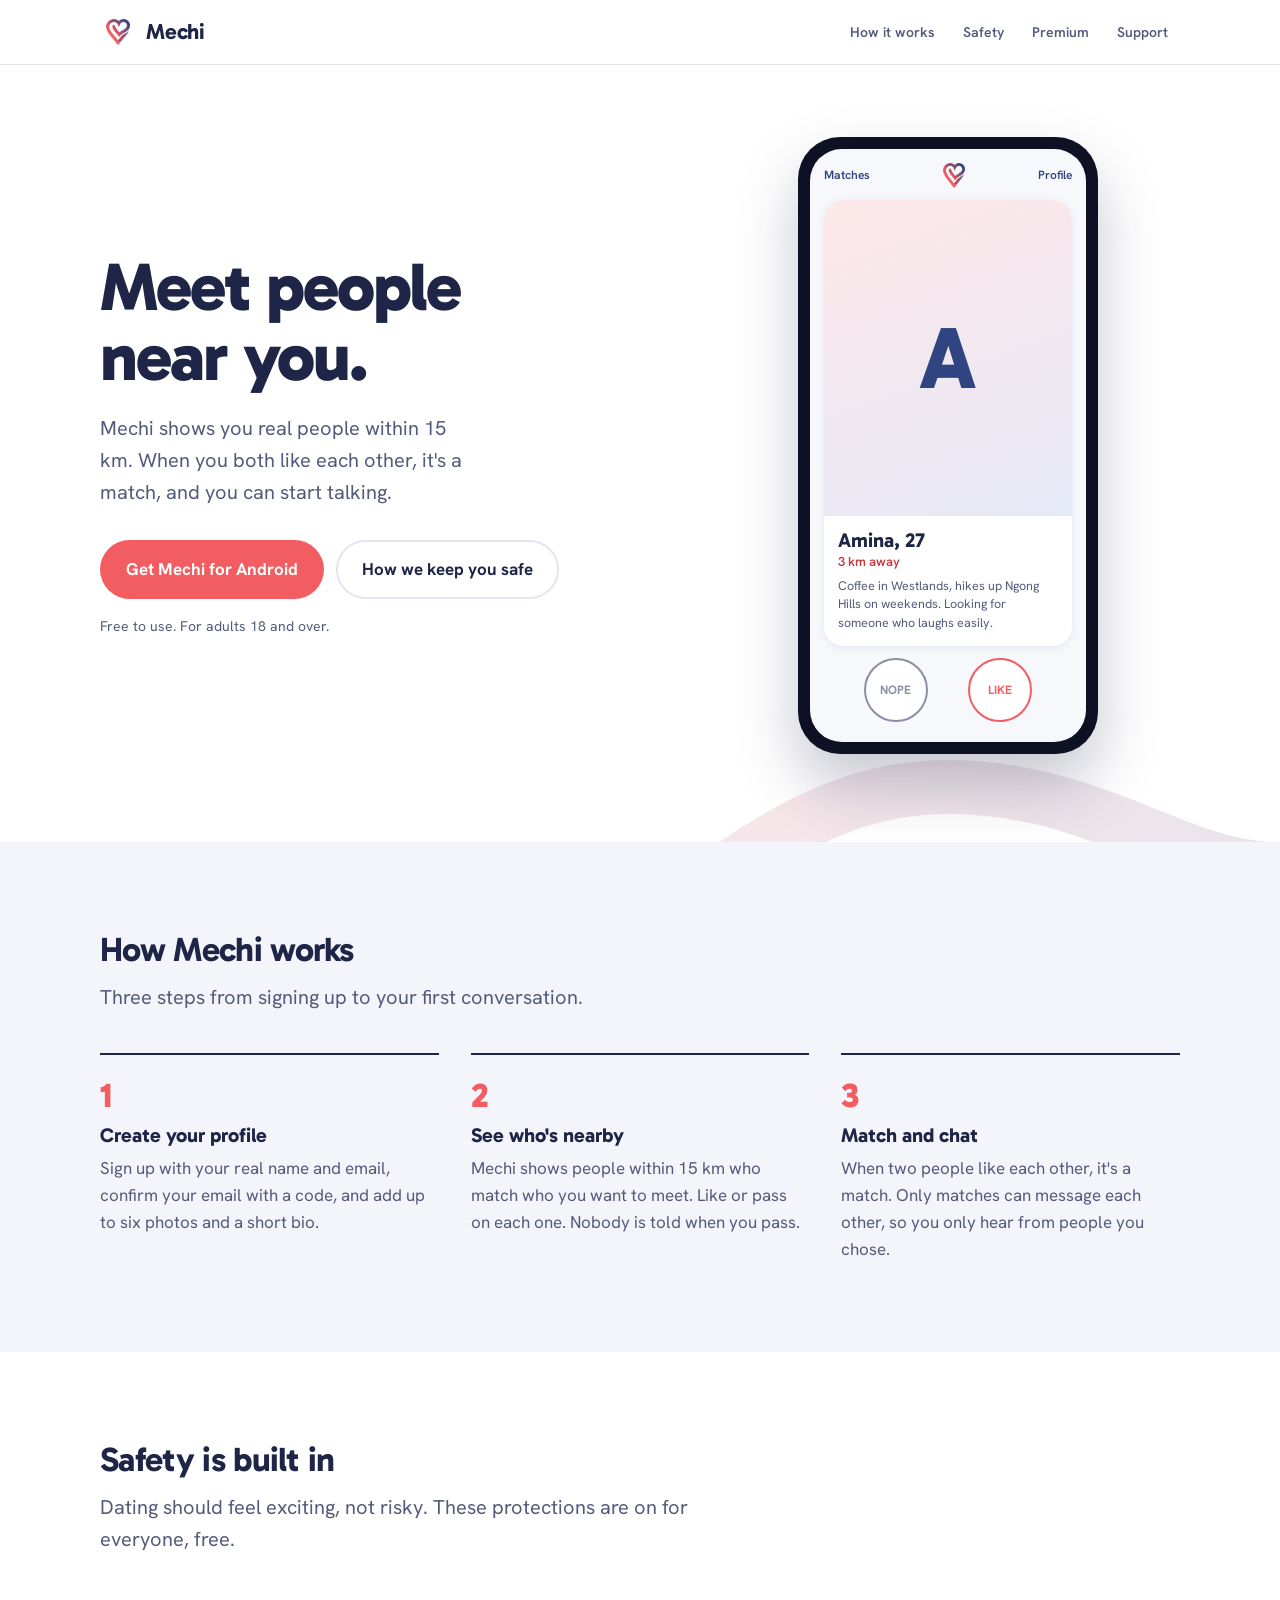
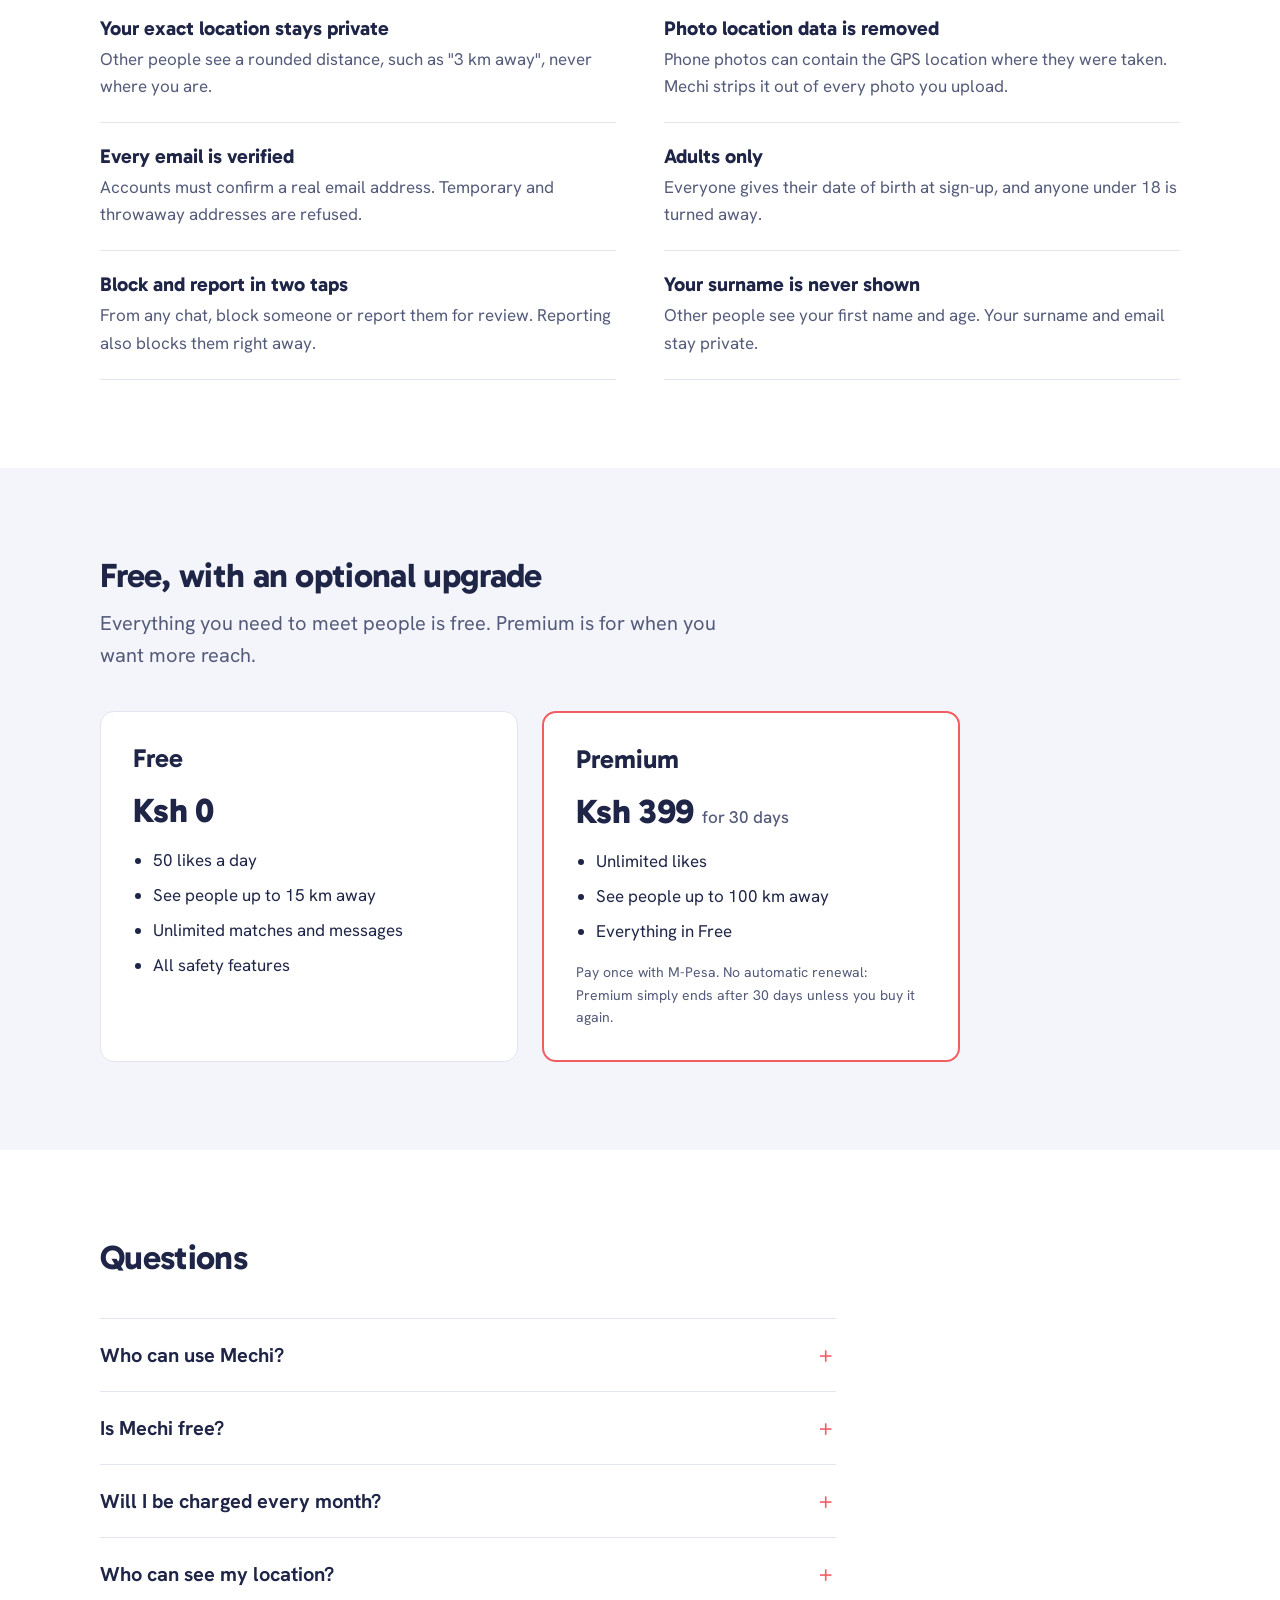
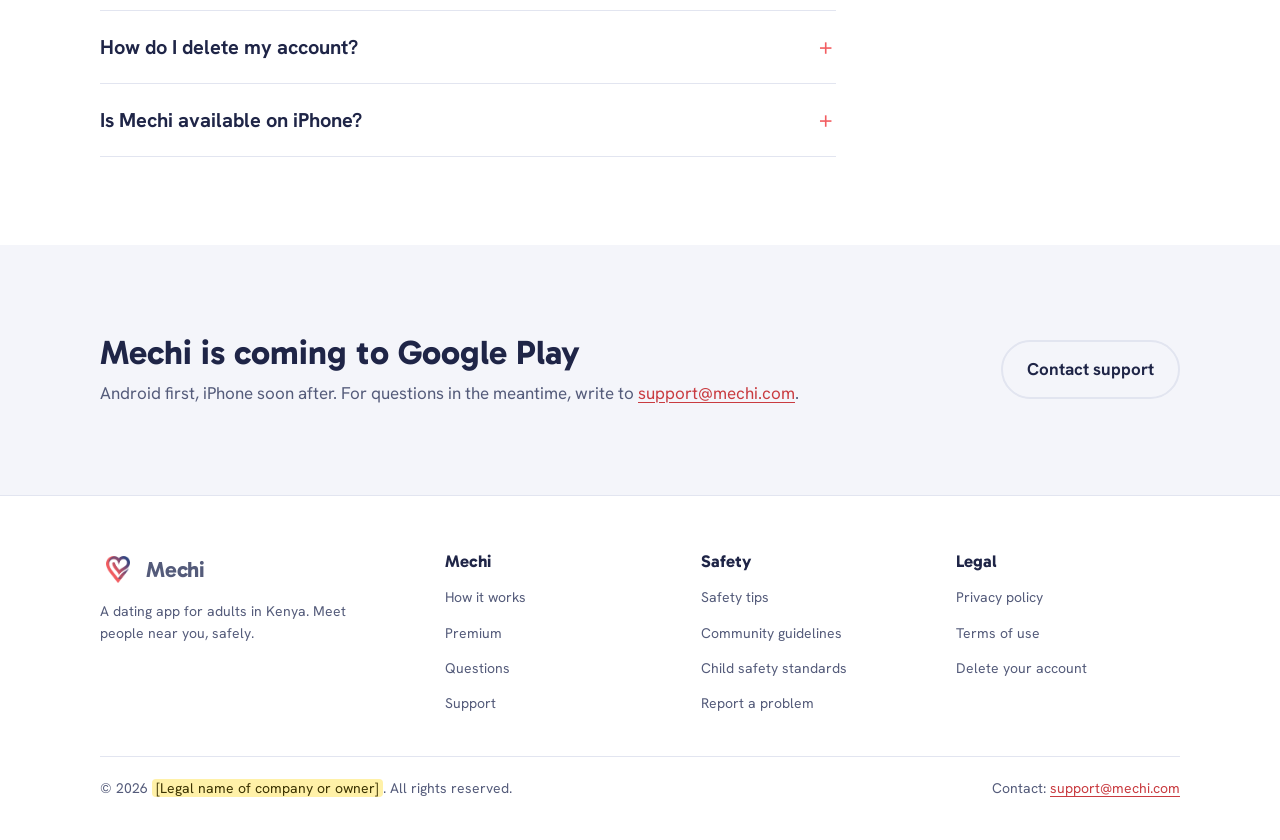
==== index.html @ 2446ed8d "Add files via upload" ====
<!doctype html>
<html lang="en">
<head>
<meta charset="utf-8">
<meta name="viewport" content="width=device-width, initial-scale=1, viewport-fit=cover">
<title>Mechi</title>
<meta name="description" content="Mechi is a dating app for adults in Kenya. See people near you, match when you both like each other, and chat safely.">
<link rel="canonical" href="https://mechi.com/">
<meta property="og:title" content="Mechi">
<meta property="og:description" content="Mechi is a dating app for adults in Kenya. See people near you, match when you both like each other, and chat safely.">
<meta property="og:type" content="website">
<meta property="og:url" content="https://mechi.com/">
<meta property="og:image" content="https://mechi.com/apple-touch-icon.png">
<meta name="theme-color" content="#F25D61">
<link rel="icon" type="image/png" href="favicon.png">
<link rel="apple-touch-icon" href="apple-touch-icon.png">
<link rel="preconnect" href="https://fonts.googleapis.com">
<link rel="preconnect" href="https://fonts.gstatic.com" crossorigin>
<link rel="stylesheet" href="https://fonts.googleapis.com/css2?family=Gabarito:wght@600;700;800&family=Hanken+Grotesk:wght@400;500;600;700&display=swap">
<link rel="stylesheet" href="styles.css">
</head>
<body>
<a class="skip" href="#main">Skip to content</a>
<header class="site-header">
  <div class="wrap">
    <a class="brand" href="index.html" aria-label="Mechi home">
      <span class="brand-mark"><img src="logo.png" alt="" width="24" height="27"></span>
      <span class="brand-name">Mechi</span>
    </a>
    <nav class="nav desktop-nav" aria-label="Main"><a href="index.html#how-it-works">How it works</a><a href="safety.html">Safety</a><a href="index.html#premium">Premium</a><a href="support.html">Support</a></nav>
    <details class="menu">
      <summary>Menu</summary>
      <nav class="nav" aria-label="Main (mobile)"><a href="index.html#how-it-works">How it works</a><a href="safety.html">Safety</a><a href="index.html#premium">Premium</a><a href="support.html">Support</a></nav>
    </details>
  </div>
</header>
<main id="main">
<section class="hero">
  <svg class="ribbon" viewBox="0 0 1200 600" aria-hidden="true" focusable="false">
    <defs><linearGradient id="rib" x1="0" x2="1" y1="0" y2="0">
      <stop offset="0" stop-color="#F25D61"/><stop offset="1" stop-color="#304481"/></linearGradient></defs>
    <path d="M-40 520 C 220 520, 300 300, 520 300 S 820 470, 1000 330 S 1180 120, 1260 140" fill="none" stroke="url(#rib)" stroke-width="56" stroke-linecap="round" opacity="0.16"/>
  </svg>
  <div class="wrap">
    <div>
      <h1>Meet people near you.</h1>
      <p class="hero-lead">Mechi shows you real people within 15 km. When you both like each other, it's a match, and you can start talking.</p>
      <div class="hero-actions">
        <a class="btn btn-primary" href="#download">Get Mechi for Android</a>
        <a class="btn btn-ghost" href="safety.html">How we keep you safe</a>
      </div>
      <p class="hero-note">Free to use. For adults 18 and over.</p>
    </div>
    <div class="phone" role="img" aria-label="The Mechi app showing Amina, 27, 3 km away, with Nope and Like buttons">
      <div class="screen" aria-hidden="true">
        <div class="screen-bar"><span>Matches</span><img src="logo.png" alt=""><span>Profile</span></div>
        <div class="card">
          <div class="card-photo">A</div>
          <div class="card-info">
            <div class="card-name">Amina, 27</div>
            <div class="card-km">3 km away</div>
            <div class="card-bio">Coffee in Westlands, hikes up Ngong Hills on weekends. Looking for someone who laughs easily.</div>
          </div>
        </div>
        <div class="swipe-row"><span class="swipe-btn swipe-nope">NOPE</span><span class="swipe-btn swipe-like">LIKE</span></div>
      </div>
    </div>
  </div>
</section>

<section class="section section-mist" id="how-it-works">
  <div class="wrap">
    <div class="section-head">
      <h2>How Mechi works</h2>
      <p>Three steps from signing up to your first conversation.</p>
    </div>
    <ol class="steps">
      <li><h3>Create your profile</h3><p>Sign up with your real name and email, confirm your email with a code, and add up to six photos and a short bio.</p></li>
      <li><h3>See who's nearby</h3><p>Mechi shows people within 15 km who match who you want to meet. Like or pass on each one. Nobody is told when you pass.</p></li>
      <li><h3>Match and chat</h3><p>When two people like each other, it's a match. Only matches can message each other, so you only hear from people you chose.</p></li>
    </ol>
  </div>
</section>

<section class="section" id="safety">
  <div class="wrap">
    <div class="section-head">
      <h2>Safety is built in</h2>
      <p>Dating should feel exciting, not risky. These protections are on for everyone, free.</p>
    </div>
    <div class="features">
      <div class="feature"><h3>Your exact location stays private</h3><p>Other people see a rounded distance, such as "3 km away", never where you are.</p></div>
      <div class="feature"><h3>Photo location data is removed</h3><p>Phone photos can contain the GPS location where they were taken. Mechi strips it out of every photo you upload.</p></div>
      <div class="feature"><h3>Every email is verified</h3><p>Accounts must confirm a real email address. Temporary and throwaway addresses are refused.</p></div>
      <div class="feature"><h3>Adults only</h3><p>Everyone gives their date of birth at sign-up, and anyone under 18 is turned away.</p></div>
      <div class="feature"><h3>Block and report in two taps</h3><p>From any chat, block someone or report them for review. Reporting also blocks them right away.</p></div>
      <div class="feature"><h3>Your surname is never shown</h3><p>Other people see your first name and age. Your surname and email stay private.</p></div>
    </div>
  </div>
</section>

<section class="section section-mist" id="premium">
  <div class="wrap">
    <div class="section-head">
      <h2>Free, with an optional upgrade</h2>
      <p>Everything you need to meet people is free. Premium is for when you want more reach.</p>
    </div>
    <div class="plans">
      <div class="plan">
        <h3>Free</h3>
        <div class="price">Ksh 0</div>
        <ul>
          <li>50 likes a day</li>
          <li>See people up to 15 km away</li>
          <li>Unlimited matches and messages</li>
          <li>All safety features</li>
        </ul>
      </div>
      <div class="plan plan-premium">
        <h3>Premium</h3>
        <div class="price">Ksh 399 <small>for 30 days</small></div>
        <ul>
          <li>Unlimited likes</li>
          <li>See people up to 100 km away</li>
          <li>Everything in Free</li>
        </ul>
        <p class="plan-note">Pay once with M-Pesa. No automatic renewal: Premium simply ends after 30 days unless you buy it again.</p>
      </div>
    </div>
  </div>
</section>

<section class="section" id="faq">
  <div class="wrap">
    <div class="section-head"><h2>Questions</h2></div>
    <div class="faq">
      <details><summary>Who can use Mechi?</summary><p>Adults aged 18 and over. You need a real email address and your real first name and surname. Only your first name is shown to others.</p></details>
      <details><summary>Is Mechi free?</summary><p>Yes. Signing up, matching and chatting are free. Premium is an optional Ksh 399 upgrade for 30 days that gives unlimited likes and a wider search distance.</p></details>
      <details><summary>Will I be charged every month?</summary><p>No. Premium is a one-time M-Pesa payment that lasts 30 days. Nothing renews automatically.</p></details>
      <details><summary>Who can see my location?</summary><p>Nobody sees your exact location. Other people only see how far away you are, rounded to the nearest kilometre.</p></details>
      <details><summary>How do I delete my account?</summary><p>In the app, go to Profile, then Settings, then Delete my account. You can also <a href="delete-account.html">request deletion by email</a>.</p></details>
      <details><summary>Is Mechi available on iPhone?</summary><p>Mechi is launching on Android first. iPhone will follow.</p></details>
    </div>
  </div>
</section>

<section class="section section-mist download" id="download">
  <div class="wrap">
    <div>
      <h2>Mechi is coming to Google Play</h2>
      <p>Android first, iPhone soon after. For questions in the meantime, write to <a href="mailto:support@mechi.com">support@mechi.com</a>.</p>
    </div>
    <a class="btn btn-ghost" href="support.html">Contact support</a>
  </div>
</section>
</main>
<footer class="site-footer">
  <div class="wrap">
    <div class="footer-grid">
      <div class="footer-about">
        <a class="brand" href="index.html"><span class="brand-mark"><img src="logo.png" alt="" width="24" height="27"></span><span class="brand-name">Mechi</span></a>
        <p>A dating app for adults in Kenya. Meet people near you, safely.</p>
      </div>
      <div><h2>Mechi</h2><ul><li><a href="index.html#how-it-works">How it works</a></li><li><a href="index.html#premium">Premium</a></li><li><a href="index.html#faq">Questions</a></li><li><a href="support.html">Support</a></li></ul></div><div><h2>Safety</h2><ul><li><a href="safety.html">Safety tips</a></li><li><a href="community-guidelines.html">Community guidelines</a></li><li><a href="child-safety.html">Child safety standards</a></li><li><a href="support.html#report-a-person">Report a problem</a></li></ul></div><div><h2>Legal</h2><ul><li><a href="privacy.html">Privacy policy</a></li><li><a href="terms.html">Terms of use</a></li><li><a href="delete-account.html">Delete your account</a></li></ul></div>
    </div>
    <div class="footer-base">
      <span>&copy; 2026 <span class="todo">[Legal name of company or owner]</span>. All rights reserved.</span>
      <span>Contact: <a href="mailto:support@mechi.com">support@mechi.com</a></span>
    </div>
  </div>
</footer>
</body>
</html>
---- styles.css ----
/* Mechi website
   Layout: a calm white page; the hero pairs a large headline with a drawn phone, and
   one coral-to-navy ribbon (taken from the logo) is the only decorative flourish.
   Legal pages: a reading column with a sticky contents list beside it on wide screens. */

:root {
  --coral: #F25D61;
  --coral-ink: #C93B40;     /* coral dark enough for text on white */
  --navy: #304481;
  --ink: #1F2547;
  --ink-soft: #545B7A;
  --paper: #FFFFFF;
  --mist: #F4F5FA;          /* navy-tinted neutral for quiet sections */
  --line: #E2E5F0;
  --blush: #FDE7E8;
  --logo-tile: #FFFFFF;
  --focus: #304481;

  --font-display: "Gabarito", "Hanken Grotesk", system-ui, sans-serif;
  --font-body: "Hanken Grotesk", system-ui, -apple-system, "Segoe UI", Roboto, sans-serif;

  --step--1: 0.875rem;
  --step-0: 1.0625rem;
  --step-1: 1.25rem;
  --step-2: 1.625rem;
  --step-3: 2.125rem;
  --step-4: clamp(2.5rem, 6vw, 4.25rem);

  --radius: 14px;
  --wrap: 1120px;
  color-scheme: light;
}

@media (prefers-color-scheme: dark) {
  :root:not([data-theme="light"]) {
    --coral: #FF7A7E;
    --coral-ink: #FF8E91;
    --navy: #9DAEF0;
    --ink: #ECEEF8;
    --ink-soft: #AEB4CF;
    --paper: #12152A;
    --mist: #1A1E38;
    --line: #2C3152;
    --blush: #3A2233;
    --logo-tile: #FFFFFF;
    --focus: #9DAEF0;
    color-scheme: dark;
  }
}
:root[data-theme="dark"] {
  --coral: #FF7A7E;
  --coral-ink: #FF8E91;
  --navy: #9DAEF0;
  --ink: #ECEEF8;
  --ink-soft: #AEB4CF;
  --paper: #12152A;
  --mist: #1A1E38;
  --line: #2C3152;
  --blush: #3A2233;
  --logo-tile: #FFFFFF;
  --focus: #9DAEF0;
  color-scheme: dark;
}

*, *::before, *::after { box-sizing: border-box; }
html { -webkit-text-size-adjust: 100%; scroll-behavior: smooth; }
@media (prefers-reduced-motion: reduce) { html { scroll-behavior: auto; } }
body {
  margin: 0;
  background: var(--paper);
  color: var(--ink);
  font-family: var(--font-body);
  font-size: var(--step-0);
  line-height: 1.6;
}
img { max-width: 100%; height: auto; display: block; }
a { color: var(--coral-ink); text-underline-offset: 3px; }
a:hover { color: var(--navy); }
:focus-visible { outline: 3px solid var(--focus); outline-offset: 3px; border-radius: 4px; }
h1, h2, h3 { font-family: var(--font-display); line-height: 1.15; text-wrap: balance; margin: 0; color: var(--ink); }
p { margin: 0; }

.wrap { width: 100%; max-width: var(--wrap); margin: 0 auto; padding-inline: 20px; }
.skip { position: absolute; left: -9999px; }
.skip:focus { left: 16px; top: 16px; background: var(--paper); padding: 8px 12px; z-index: 10; }

/* Header */
.site-header {
  position: sticky; top: env(safe-area-inset-top, 0px); z-index: 5;
  background: color-mix(in srgb, var(--paper) 92%, transparent);
  backdrop-filter: blur(8px);
  border-bottom: 1px solid var(--line);
}
.site-header .wrap { display: flex; align-items: center; justify-content: space-between; gap: 16px; min-height: 64px; }
.brand { display: flex; align-items: center; gap: 10px; text-decoration: none; color: var(--ink); }
.brand-mark { width: 36px; height: 36px; border-radius: 10px; background: var(--logo-tile); display: grid; place-items: center; }
.brand-mark img { width: 24px; height: auto; }
.brand-name { font-family: var(--font-display); font-weight: 700; font-size: 1.375rem; letter-spacing: -0.01em; }
.nav { display: flex; align-items: center; gap: 4px; }
.nav a { color: var(--ink-soft); text-decoration: none; padding: 8px 12px; border-radius: 8px; font-size: var(--step--1); font-weight: 600; }
.nav a:hover, .nav a[aria-current="page"] { color: var(--ink); background: var(--mist); }
.menu { display: none; position: relative; }
.menu summary { list-style: none; cursor: pointer; padding: 8px 12px; border: 1px solid var(--line); border-radius: 8px; font-weight: 600; font-size: var(--step--1); }
.menu summary::-webkit-details-marker { display: none; }
.menu[open] .nav {
  display: flex; flex-direction: column; align-items: stretch;
  position: absolute; right: 0; top: calc(100% + 8px); width: 220px;
  background: var(--paper); border: 1px solid var(--line); border-radius: 12px; padding: 8px;
  box-shadow: 0 12px 30px rgba(18, 21, 42, 0.12);
}
.desktop-nav { display: flex; }
@media (max-width: 760px) {
  .desktop-nav { display: none; }
  .menu { display: block; }
}

/* Buttons */
.btn {
  display: inline-flex; align-items: center; justify-content: center; gap: 8px;
  padding: 14px 24px; border-radius: 999px; font-weight: 700; text-decoration: none;
  font-size: var(--step-0); border: 2px solid transparent;
}
.btn-primary { background: var(--coral); color: #fff; }
.btn-primary:hover { background: var(--coral-ink); color: #fff; }
.btn-ghost { border-color: var(--line); color: var(--ink); }
.btn-ghost:hover { border-color: var(--ink-soft); color: var(--ink); }

/* Hero */
.hero { position: relative; overflow: hidden; padding-block: 72px 88px; }
.hero .wrap { display: grid; grid-template-columns: 1.1fr 0.9fr; gap: 48px; align-items: center; }
.hero h1 { font-size: var(--step-4); font-weight: 800; letter-spacing: -0.03em; line-height: 1.02; }
.hero-lead { font-size: var(--step-1); color: var(--ink-soft); margin-top: 20px; max-width: 34ch; }
.hero-actions { display: flex; flex-wrap: wrap; gap: 12px; margin-top: 32px; }
.hero-note { margin-top: 16px; font-size: var(--step--1); color: var(--ink-soft); }
.ribbon { position: absolute; inset: auto -10% -30% 35%; width: 90%; max-width: none; pointer-events: none; opacity: 0.9; }
@media (max-width: 860px) {
  .hero { padding-block: 48px 64px; }
  .hero .wrap { grid-template-columns: 1fr; }
  .ribbon { inset: auto -40% -10% -10%; width: 160%; }
}

/* Phone drawing */
.phone {
  position: relative; z-index: 1; justify-self: center;
  width: min(300px, 100%); aspect-ratio: 9 / 18.5;
  background: #0E1124; border-radius: 42px; padding: 12px;
  box-shadow: 0 30px 60px rgba(31, 37, 71, 0.25);
}
.screen { height: 100%; border-radius: 32px; background: #F7F8FC; overflow: hidden; display: flex; flex-direction: column; padding: 14px; gap: 12px; }
.screen-bar { display: flex; justify-content: space-between; align-items: center; font: 600 12px var(--font-body); color: #304481; }
.screen-bar img { width: 22px; }
.card { flex: 1; border-radius: 20px; background: #fff; overflow: hidden; display: flex; flex-direction: column; box-shadow: 0 2px 10px rgba(31, 37, 71, 0.08); }
.card-photo { flex: 1; background: linear-gradient(160deg, #FDE7E8, #E6E9F7); display: grid; place-items: center; font: 800 88px var(--font-display); color: #304481; }
.card-info { padding: 12px 14px 14px; color: #1F2547; }
.card-name { font: 700 20px var(--font-display); }
.card-km { color: #C93B40; font-weight: 600; font-size: 13px; }
.card-bio { color: #545B7A; font-size: 12.5px; line-height: 1.45; margin-top: 4px; }
.swipe-row { display: flex; justify-content: space-evenly; padding-bottom: 6px; }
.swipe-btn { width: 64px; height: 64px; border-radius: 50%; background: #fff; display: grid; place-items: center; font: 700 12px var(--font-body); border: 2px solid; }
.swipe-nope { color: #8A8FA3; border-color: #8A8FA3; }
.swipe-like { color: #F25D61; border-color: #F25D61; }

/* Sections */
.section { padding-block: 88px; }
.section-mist { background: var(--mist); }
.section-head { max-width: 40rem; margin-bottom: 40px; }
.section-head h2 { font-size: var(--step-3); letter-spacing: -0.02em; }
.section-head p { color: var(--ink-soft); margin-top: 12px; font-size: var(--step-1); }
@media (max-width: 640px) { .section { padding-block: 64px; } }

.steps { list-style: none; margin: 0; padding: 0; display: grid; grid-template-columns: repeat(3, minmax(0, 1fr)); gap: 32px; counter-reset: step; }
.steps li { counter-increment: step; border-top: 2px solid var(--ink); padding-top: 20px; }
.steps li::before { content: counter(step); font: 800 var(--step-3) var(--font-display); color: var(--coral); display: block; margin-bottom: 8px; }
.steps h3 { font-size: var(--step-1); margin-bottom: 8px; }
.steps p { color: var(--ink-soft); }
@media (max-width: 760px) { .steps { grid-template-columns: 1fr; } }

.features { display: grid; grid-template-columns: repeat(2, minmax(0, 1fr)); gap: 0 48px; }
.feature { padding-block: 22px; border-bottom: 1px solid var(--line); min-width: 0; }
.feature h3 { font-size: var(--step-1); margin-bottom: 6px; }
.feature p { color: var(--ink-soft); }
@media (max-width: 760px) { .features { grid-template-columns: 1fr; } }

/* Pricing */
.plans { display: grid; grid-template-columns: repeat(2, minmax(0, 1fr)); gap: 24px; max-width: 860px; }
.plan { border: 1px solid var(--line); border-radius: var(--radius); padding: 32px; background: var(--paper); display: flex; flex-direction: column; gap: 16px; min-width: 0; }
.plan-premium { border: 2px solid var(--coral); }
.plan h3 { font-size: var(--step-2); }
.price { font: 800 var(--step-3) var(--font-display); letter-spacing: -0.02em; font-variant-numeric: tabular-nums; }
.price small { font: 500 var(--step-0) var(--font-body); color: var(--ink-soft); letter-spacing: 0; }
.plan ul { margin: 0; padding-left: 20px; display: grid; gap: 8px; }
.plan-note { font-size: var(--step--1); color: var(--ink-soft); }
@media (max-width: 680px) { .plans { grid-template-columns: 1fr; } }

/* FAQ */
.faq { max-width: 46rem; border-top: 1px solid var(--line); }
.faq details { border-bottom: 1px solid var(--line); }
.faq summary { cursor: pointer; padding: 20px 40px 20px 0; font-weight: 700; font-size: var(--step-1); list-style: none; position: relative; }
.faq summary::-webkit-details-marker { display: none; }
.faq summary::after { content: "+"; position: absolute; right: 4px; top: 16px; font-size: 1.5rem; color: var(--coral); font-weight: 400; }
.faq details[open] summary::after { content: "\2212"; }
.faq details p { padding-bottom: 20px; color: var(--ink-soft); max-width: 62ch; }

/* Download band */
.download { text-align: left; }
.download .wrap { display: flex; flex-wrap: wrap; align-items: center; justify-content: space-between; gap: 24px; }
.download h2 { font-size: var(--step-3); }
.download p { color: var(--ink-soft); margin-top: 8px; }

/* Footer */
.site-footer { border-top: 1px solid var(--line); padding-block: 56px 40px; background: var(--paper); }
.footer-grid { display: grid; grid-template-columns: 1.4fr repeat(3, minmax(0, 1fr)); gap: 32px; }
.footer-grid h2 { font-size: var(--step-0); margin-bottom: 12px; }
.footer-grid ul { list-style: none; margin: 0; padding: 0; display: grid; gap: 8px; }
.footer-grid a { color: var(--ink-soft); text-decoration: none; font-size: var(--step--1); }
.footer-grid a:hover { color: var(--ink); text-decoration: underline; }
.footer-about p { color: var(--ink-soft); font-size: var(--step--1); margin-top: 12px; max-width: 32ch; }
.footer-base { margin-top: 40px; padding-top: 20px; border-top: 1px solid var(--line); display: flex; flex-wrap: wrap; justify-content: space-between; gap: 12px; font-size: var(--step--1); color: var(--ink-soft); }
@media (max-width: 760px) { .footer-grid { grid-template-columns: 1fr 1fr; } .footer-about { grid-column: 1 / -1; } }

/* Document pages (policies, guides) */
.doc-hero { padding-block: 56px 32px; border-bottom: 1px solid var(--line); background: var(--mist); }
.doc-hero h1 { font-size: var(--step-4); letter-spacing: -0.03em; }
.doc-hero p { color: var(--ink-soft); margin-top: 14px; font-size: var(--step-1); max-width: 44rem; }
.doc-meta { margin-top: 18px; font-size: var(--step--1); color: var(--ink-soft); display: flex; flex-wrap: wrap; gap: 8px 24px; }
.doc-layout { display: grid; grid-template-columns: 240px minmax(0, 1fr); gap: 56px; padding-block: 48px 88px; }
.toc { position: sticky; top: calc(env(safe-area-inset-top, 0px) + 88px); align-self: start; font-size: var(--step--1); }
.toc h2 { font-size: var(--step--1); color: var(--ink-soft); margin-bottom: 10px; font-family: var(--font-body); }
.toc ol { margin: 0; padding-left: 18px; display: grid; gap: 6px; color: var(--ink-soft); }
.toc a { color: var(--ink-soft); text-decoration: none; }
.toc a:hover { color: var(--coral-ink); }
@media (max-width: 900px) {
  .doc-layout { grid-template-columns: 1fr; gap: 24px; }
  .toc { position: static; border: 1px solid var(--line); border-radius: var(--radius); padding: 18px 20px; }
}
.prose { max-width: 68ch; min-width: 0; }
.prose h2 { font-size: var(--step-2); margin: 48px 0 14px; scroll-margin-top: 96px; }
.prose h2:first-child { margin-top: 0; }
.prose h3 { font-size: var(--step-1); margin: 28px 0 10px; }
.prose p, .prose ul, .prose ol { margin: 0 0 16px; }
.prose ul, .prose ol { padding-left: 22px; }
.prose li { margin-bottom: 8px; }
.prose strong { color: var(--ink); }
.table-scroll { overflow-x: auto; margin: 0 0 20px; border: 1px solid var(--line); border-radius: 12px; }
.prose table { width: 100%; border-collapse: collapse; font-size: var(--step--1); min-width: 520px; }
.prose th, .prose td { text-align: left; vertical-align: top; padding: 12px 14px; border-bottom: 1px solid var(--line); }
.prose th { background: var(--mist); font-weight: 700; }
.prose tr:last-child td { border-bottom: 0; }
.callout { border-left: 4px solid var(--coral); background: var(--blush); padding: 16px 20px; border-radius: 0 12px 12px 0; margin: 0 0 20px; }
.callout p:last-child { margin-bottom: 0; }
.contact-list { list-style: none; padding: 0 !important; display: grid; gap: 12px; }
.contact-list li { border: 1px solid var(--line); border-radius: 12px; padding: 14px 18px; margin: 0 !important; }
.contact-list strong { display: block; }

/* Placeholders the owner must fill in before going live */
.todo { background: #FFF1A8; color: #3B3200; padding: 0 4px; border-radius: 4px; }
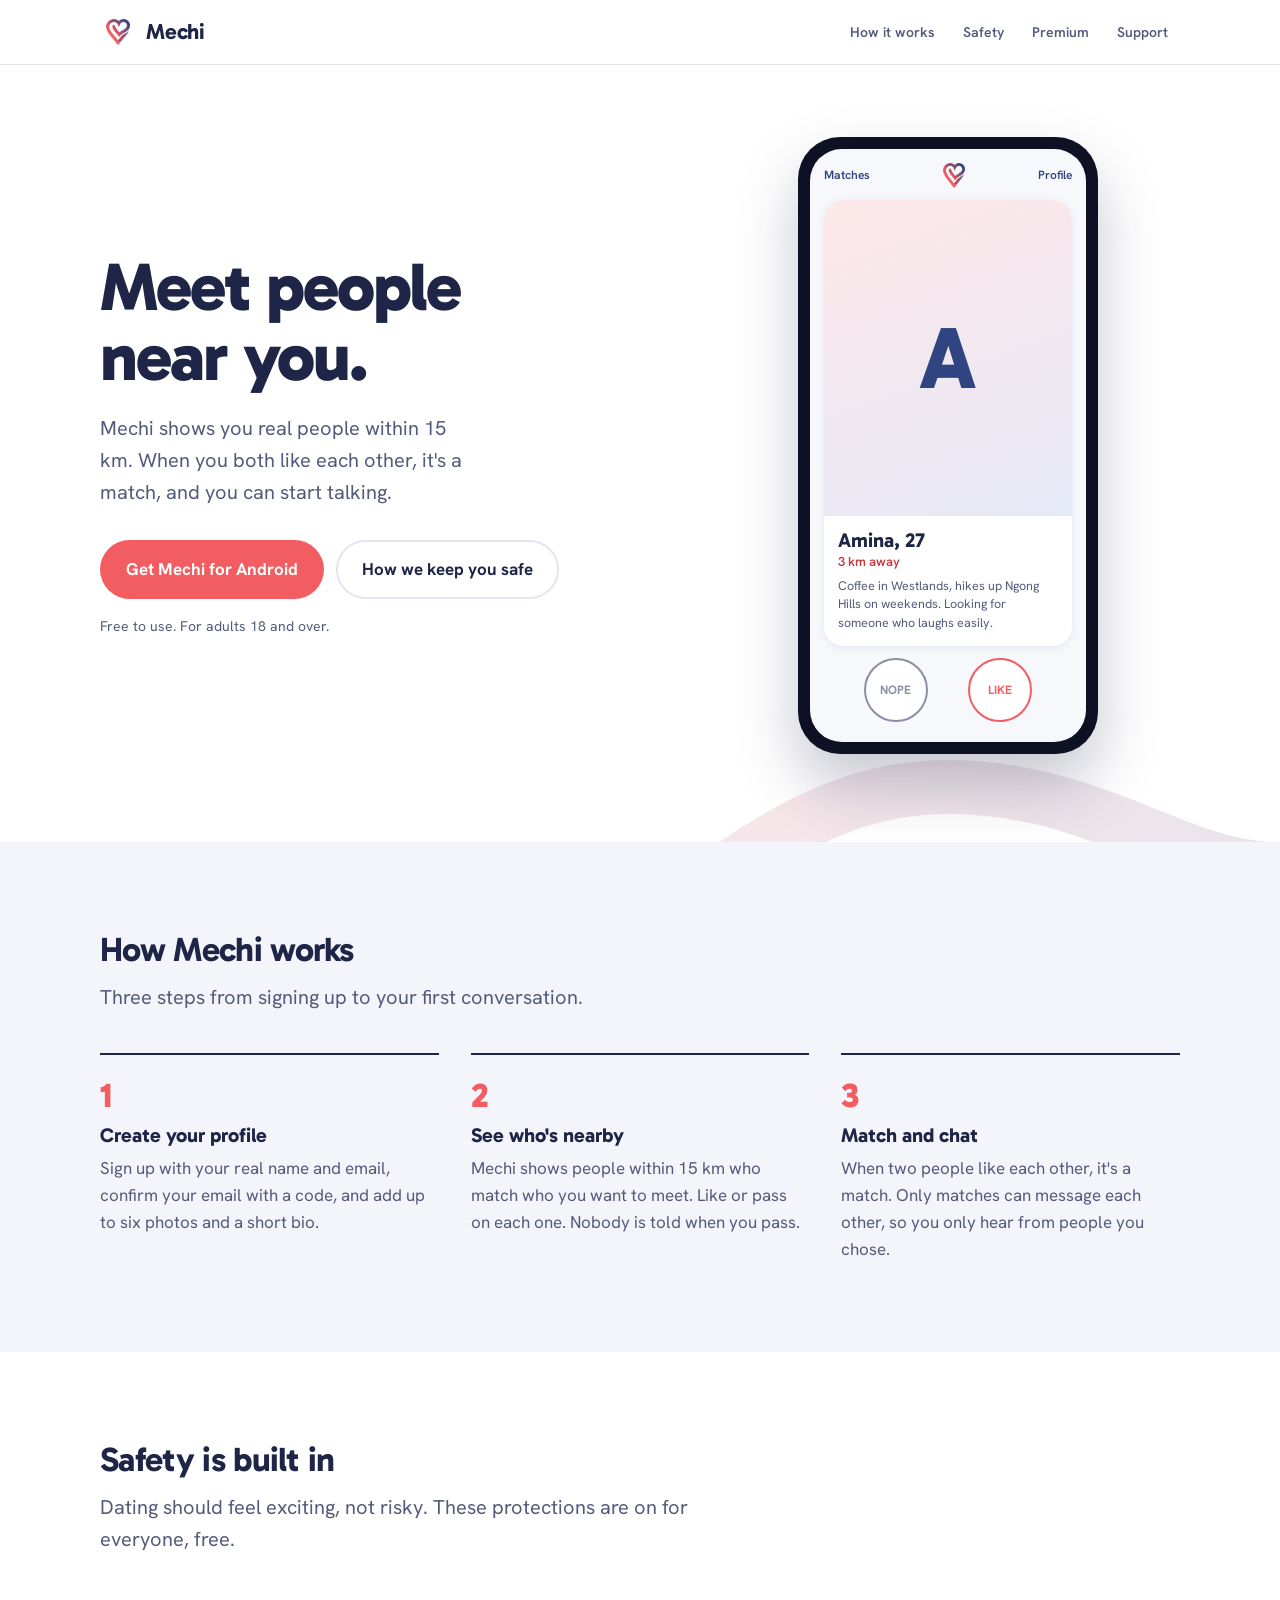
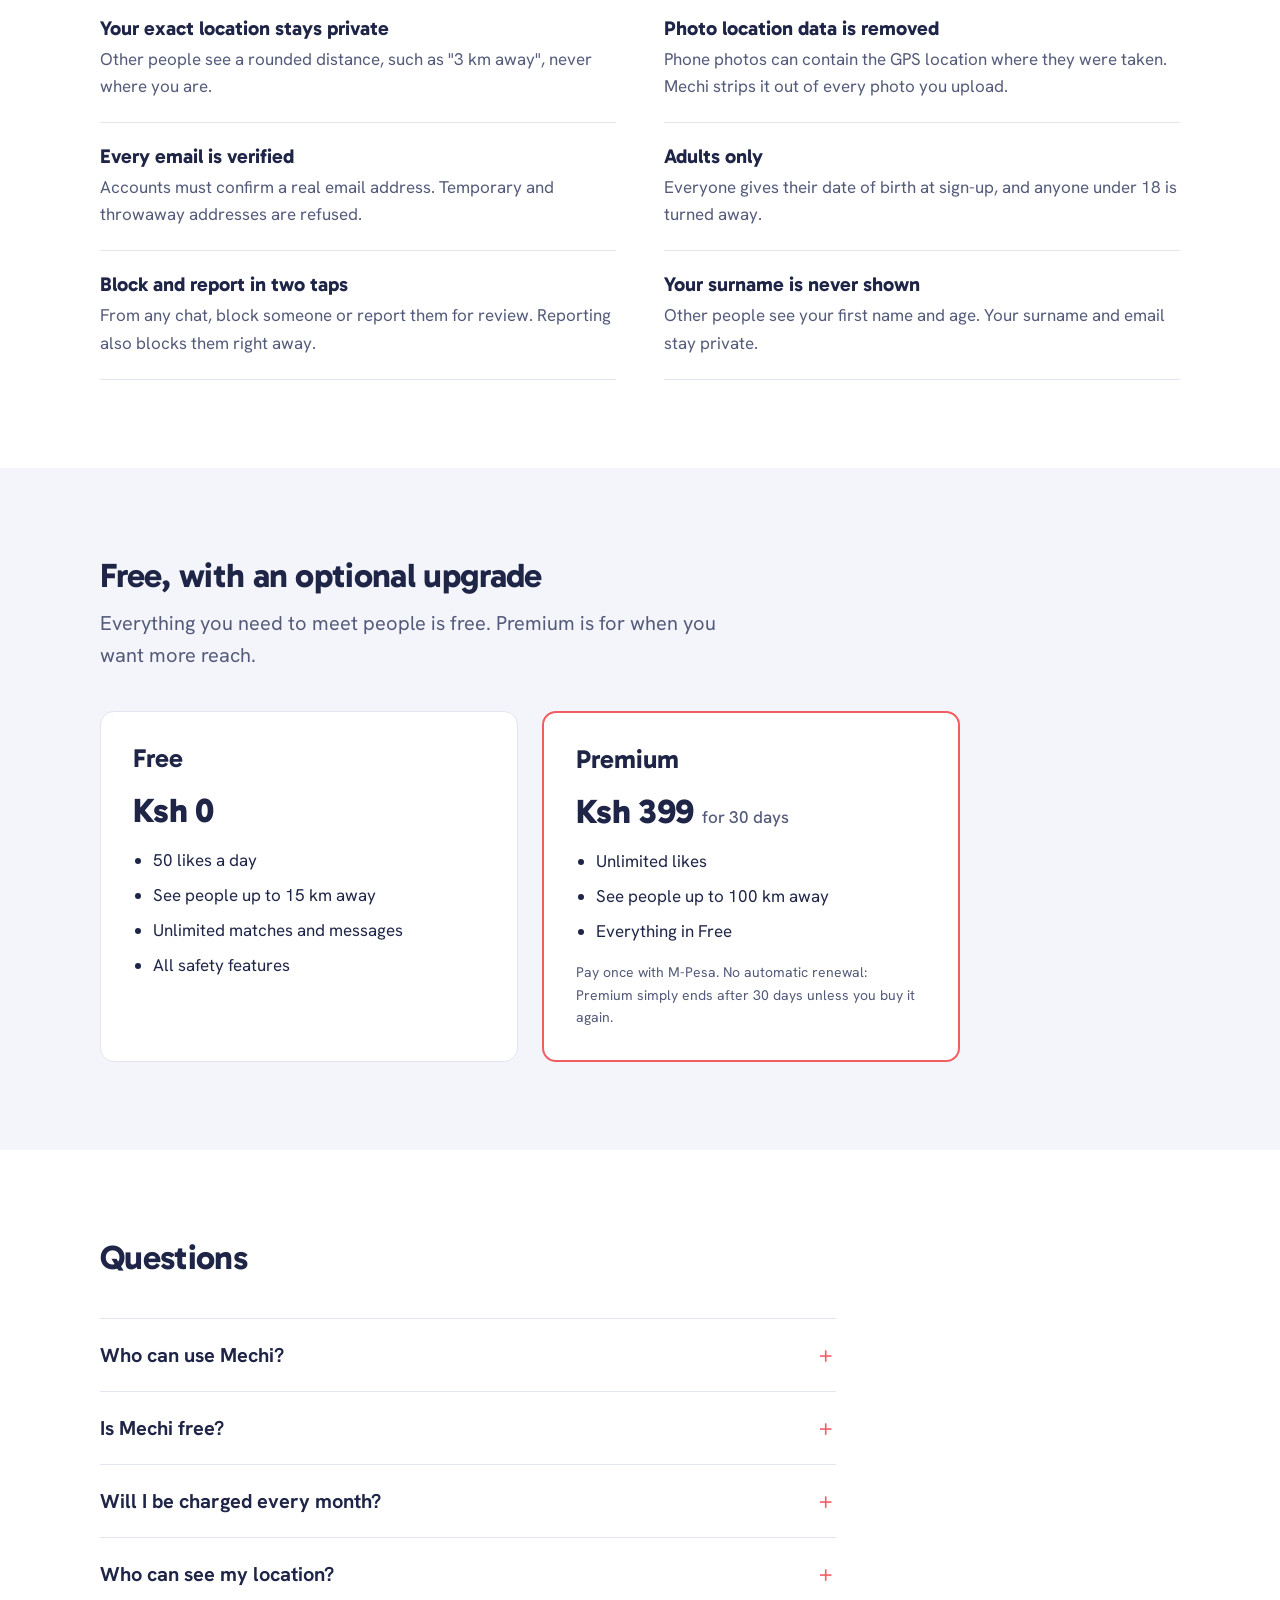
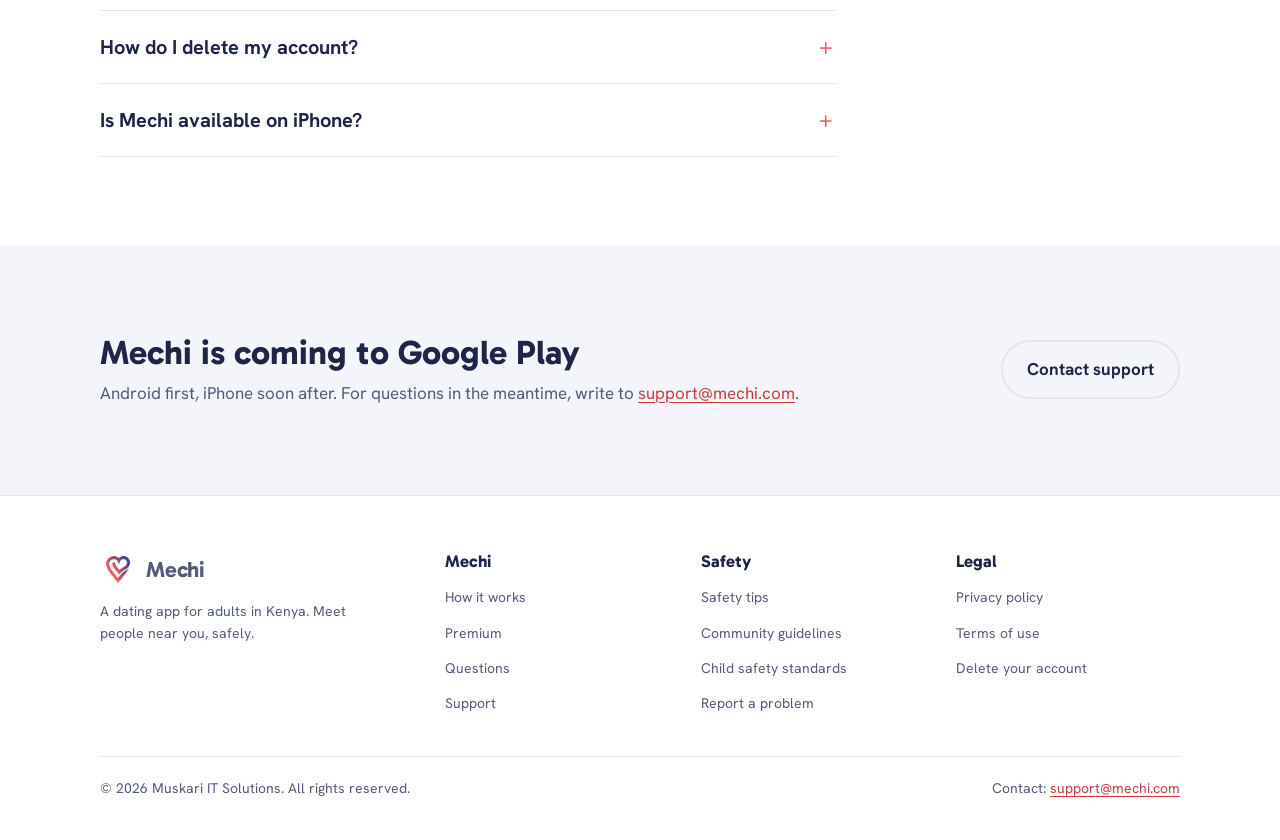
==== commit 4687d71f: "Add files via upload" ====
--- a/index.html
+++ b/index.html
@@ -164,7 +164,7 @@
       <div><h2>Mechi</h2><ul><li><a href="index.html#how-it-works">How it works</a></li><li><a href="index.html#premium">Premium</a></li><li><a href="index.html#faq">Questions</a></li><li><a href="support.html">Support</a></li></ul></div><div><h2>Safety</h2><ul><li><a href="safety.html">Safety tips</a></li><li><a href="community-guidelines.html">Community guidelines</a></li><li><a href="child-safety.html">Child safety standards</a></li><li><a href="support.html#report-a-person">Report a problem</a></li></ul></div><div><h2>Legal</h2><ul><li><a href="privacy.html">Privacy policy</a></li><li><a href="terms.html">Terms of use</a></li><li><a href="delete-account.html">Delete your account</a></li></ul></div>
     </div>
     <div class="footer-base">
-      <span>&copy; 2026 <span class="todo">[Legal name of company or owner]</span>. All rights reserved.</span>
+      <span>&copy; 2026 Muskari IT Solutions. All rights reserved.</span>
       <span>Contact: <a href="mailto:support@mechi.com">support@mechi.com</a></span>
     </div>
   </div>
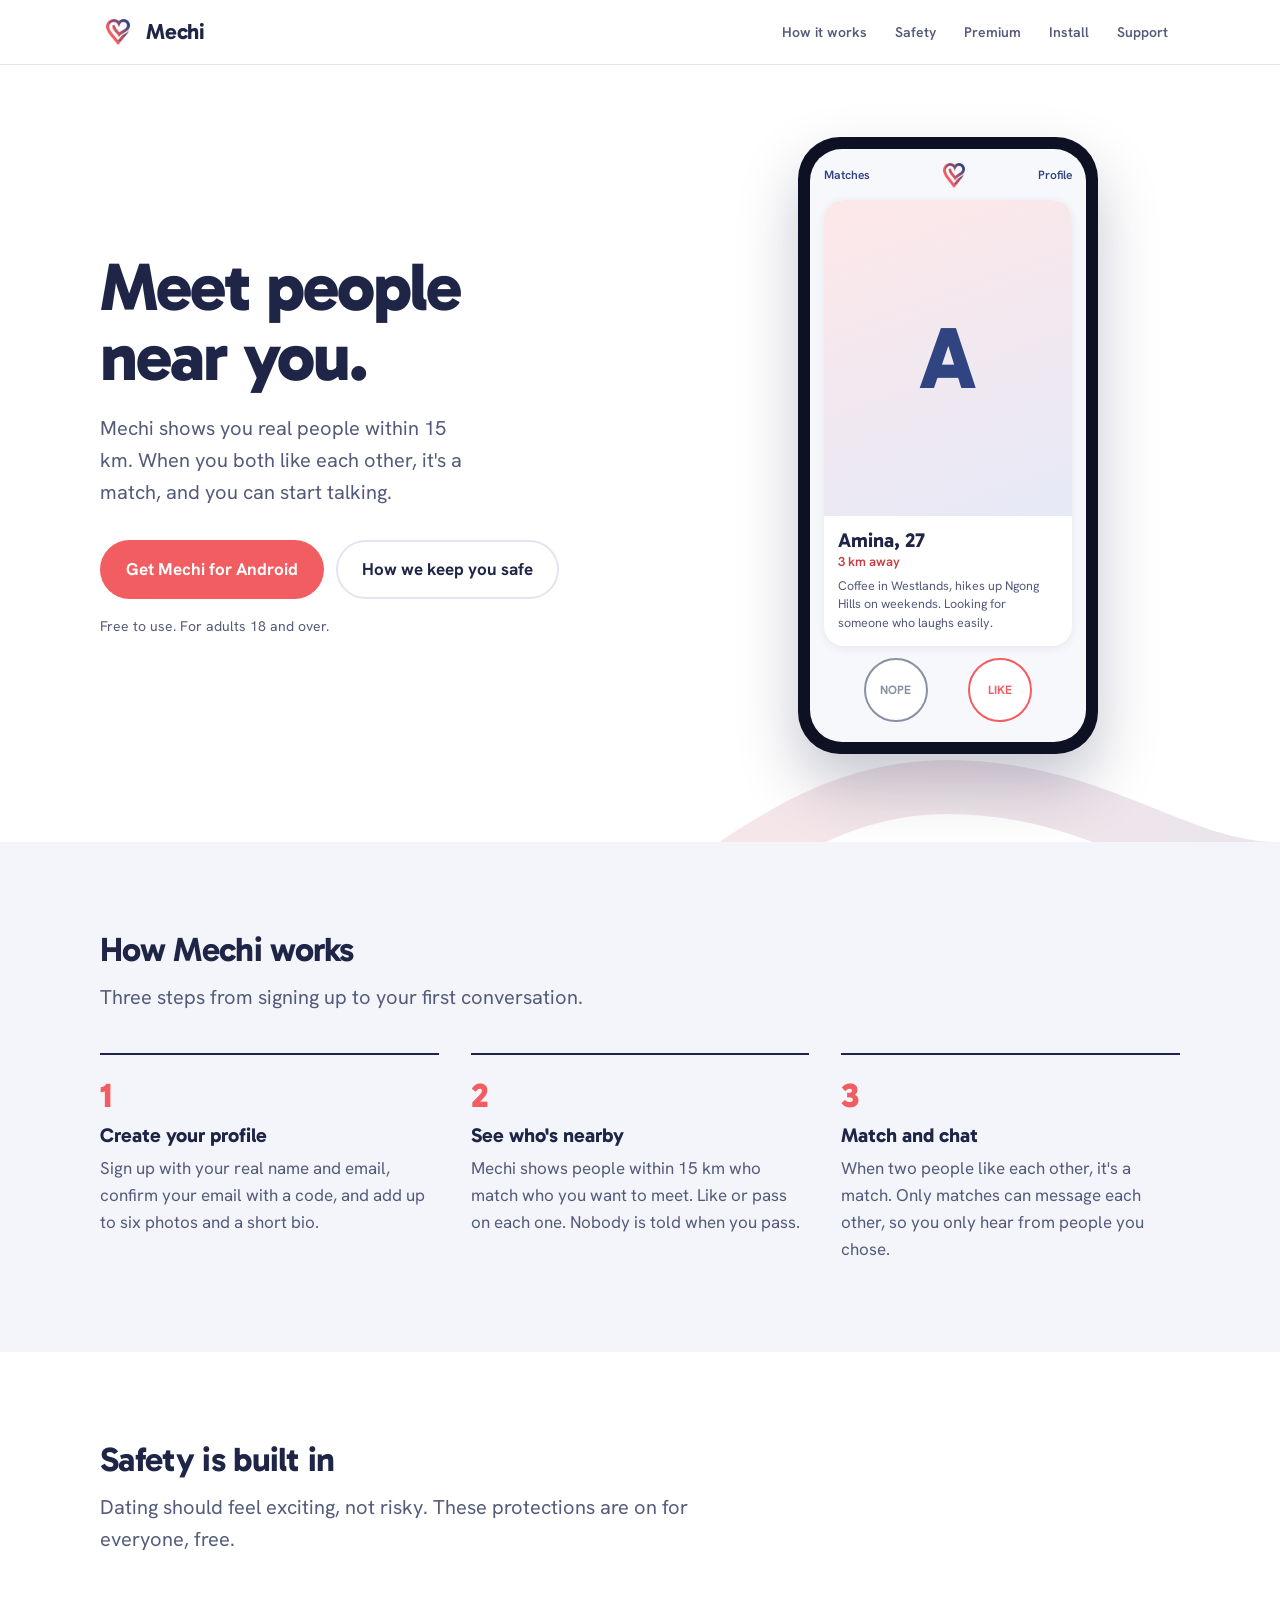
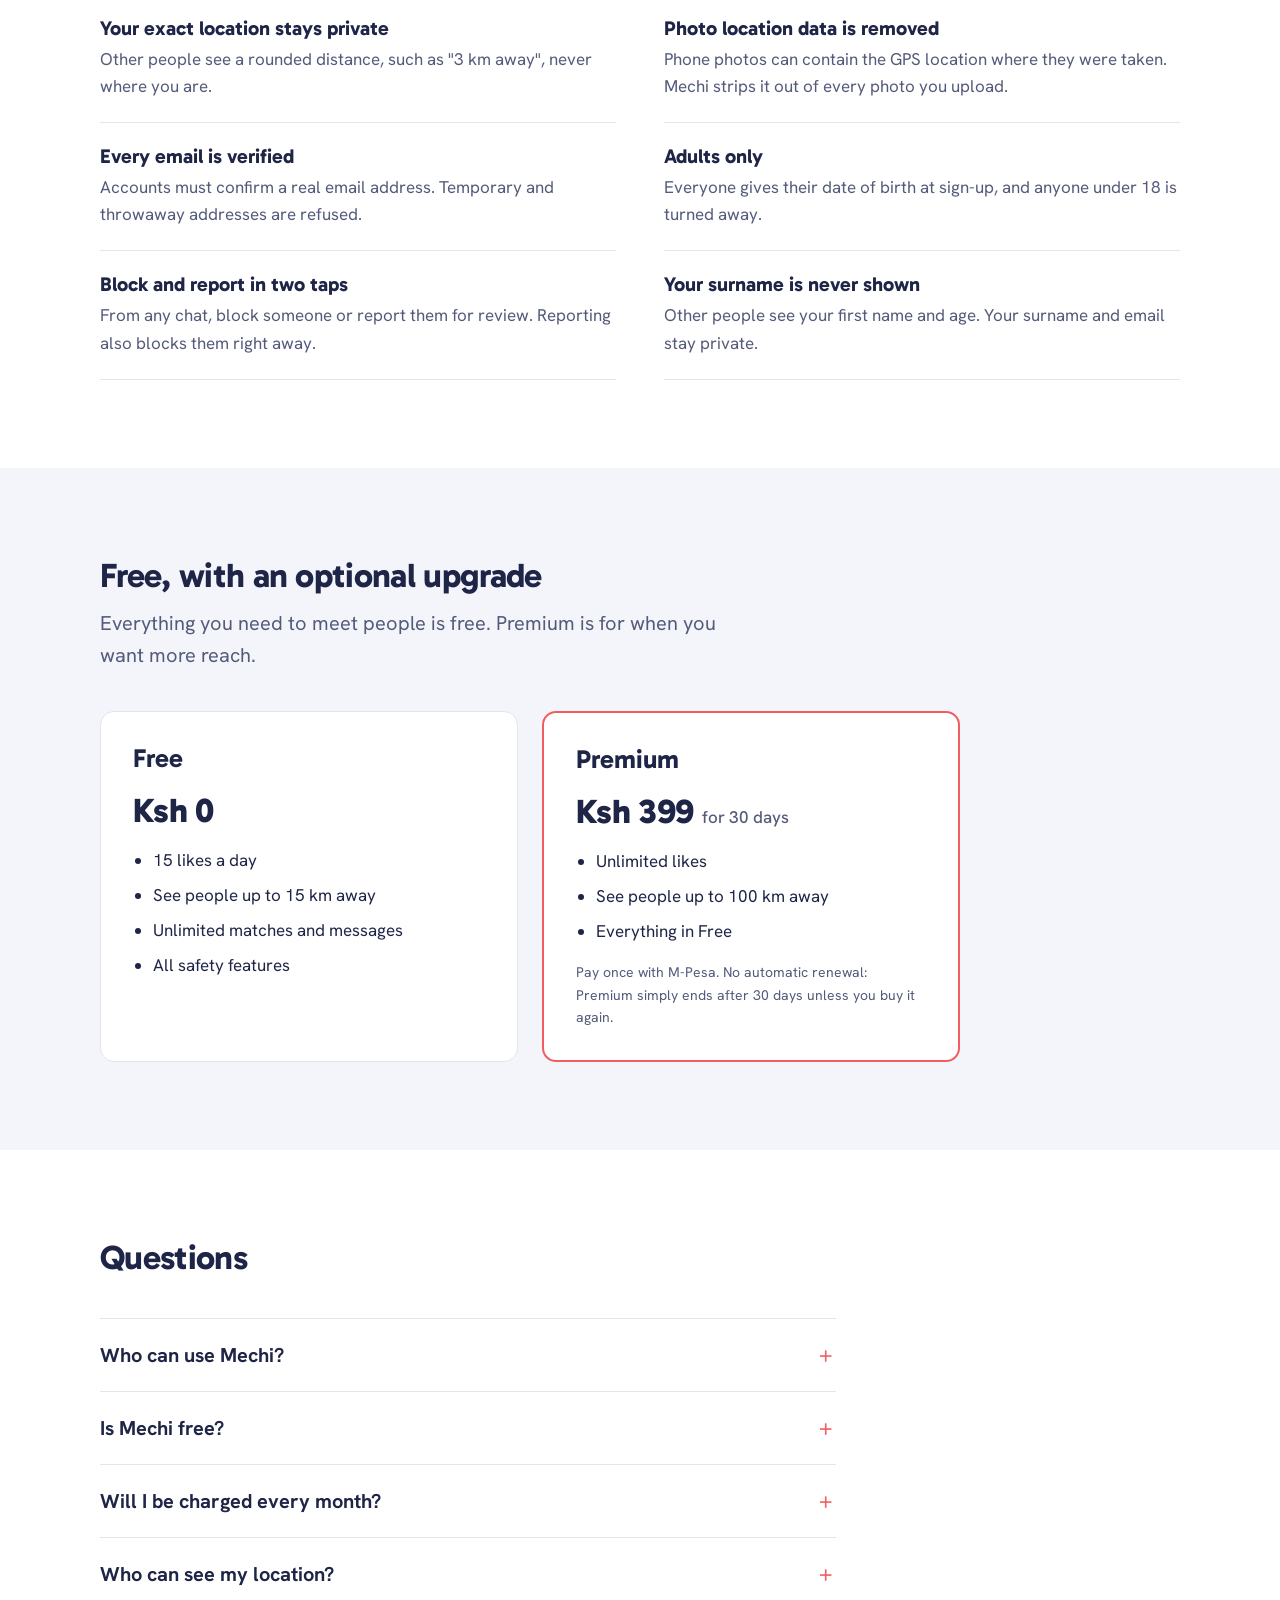
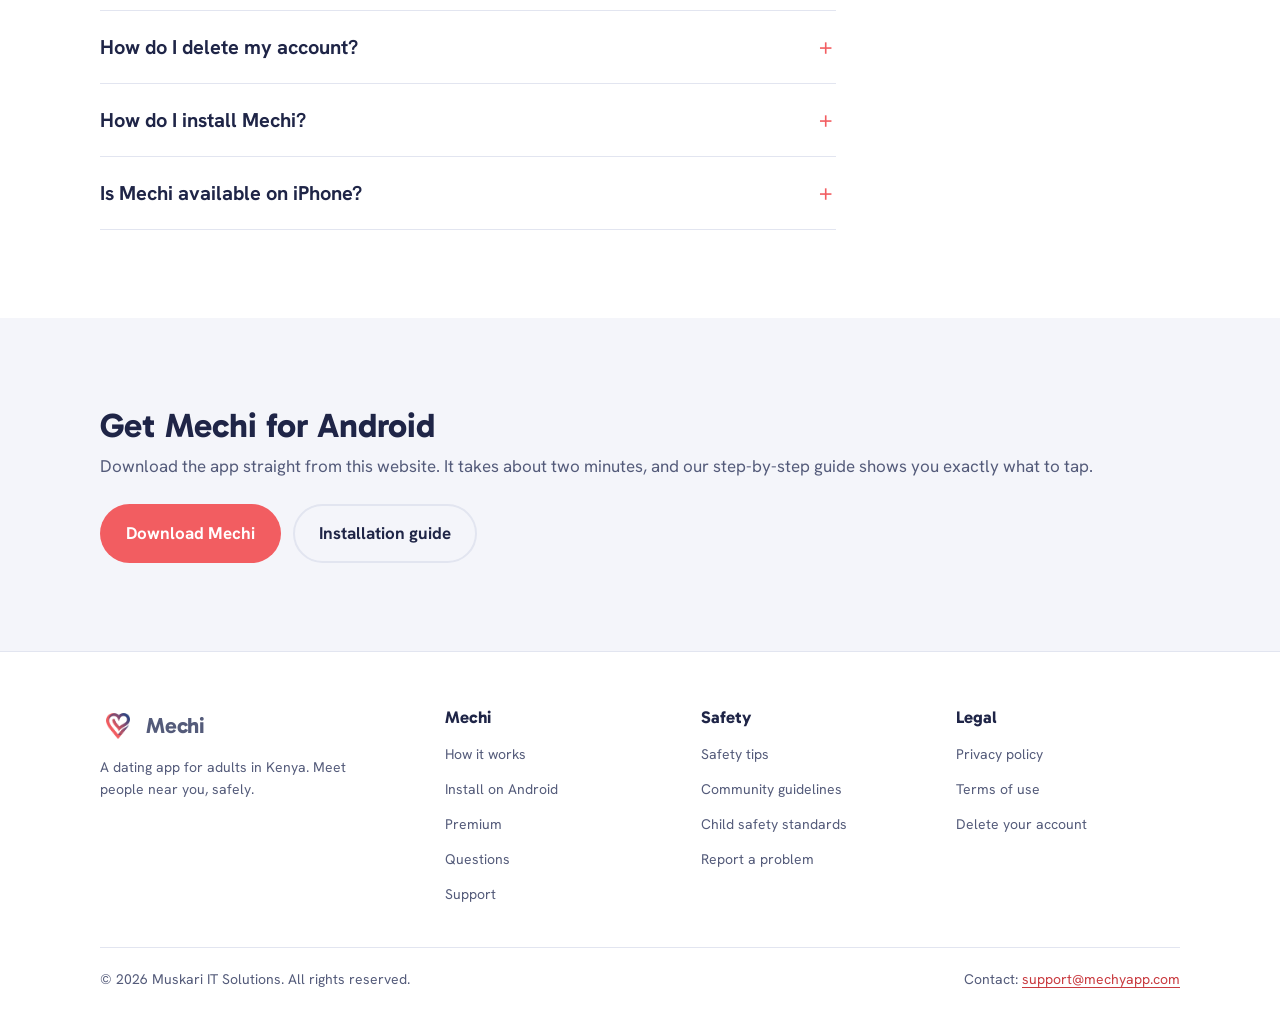
==== commit 3c9829af: "Add files via upload" ====
--- a/index.html
+++ b/index.html
@@ -5,12 +5,12 @@
 <meta name="viewport" content="width=device-width, initial-scale=1, viewport-fit=cover">
 <title>Mechi</title>
 <meta name="description" content="Mechi is a dating app for adults in Kenya. See people near you, match when you both like each other, and chat safely.">
-<link rel="canonical" href="https://mechi.com/">
+<link rel="canonical" href="https://mechyapp.com/">
 <meta property="og:title" content="Mechi">
 <meta property="og:description" content="Mechi is a dating app for adults in Kenya. See people near you, match when you both like each other, and chat safely.">
 <meta property="og:type" content="website">
-<meta property="og:url" content="https://mechi.com/">
-<meta property="og:image" content="https://mechi.com/apple-touch-icon.png">
+<meta property="og:url" content="https://mechyapp.com/">
+<meta property="og:image" content="https://mechyapp.com/apple-touch-icon.png">
 <meta name="theme-color" content="#F25D61">
 <link rel="icon" type="image/png" href="favicon.png">
 <link rel="apple-touch-icon" href="apple-touch-icon.png">
@@ -27,10 +27,10 @@
       <span class="brand-mark"><img src="logo.png" alt="" width="24" height="27"></span>
       <span class="brand-name">Mechi</span>
     </a>
-    <nav class="nav desktop-nav" aria-label="Main"><a href="index.html#how-it-works">How it works</a><a href="safety.html">Safety</a><a href="index.html#premium">Premium</a><a href="support.html">Support</a></nav>
+    <nav class="nav desktop-nav" aria-label="Main"><a href="index.html#how-it-works">How it works</a><a href="safety.html">Safety</a><a href="index.html#premium">Premium</a><a href="install.html">Install</a><a href="support.html">Support</a></nav>
     <details class="menu">
       <summary>Menu</summary>
-      <nav class="nav" aria-label="Main (mobile)"><a href="index.html#how-it-works">How it works</a><a href="safety.html">Safety</a><a href="index.html#premium">Premium</a><a href="support.html">Support</a></nav>
+      <nav class="nav" aria-label="Main (mobile)"><a href="index.html#how-it-works">How it works</a><a href="safety.html">Safety</a><a href="index.html#premium">Premium</a><a href="install.html">Install</a><a href="support.html">Support</a></nav>
     </details>
   </div>
 </header>
@@ -46,7 +46,7 @@
       <h1>Meet people near you.</h1>
       <p class="hero-lead">Mechi shows you real people within 15 km. When you both like each other, it's a match, and you can start talking.</p>
       <div class="hero-actions">
-        <a class="btn btn-primary" href="#download">Get Mechi for Android</a>
+        <a class="btn btn-primary" href="install.html">Get Mechi for Android</a>
         <a class="btn btn-ghost" href="safety.html">How we keep you safe</a>
       </div>
       <p class="hero-note">Free to use. For adults 18 and over.</p>
@@ -110,7 +110,7 @@
         <h3>Free</h3>
         <div class="price">Ksh 0</div>
         <ul>
-          <li>50 likes a day</li>
+          <li>15 likes a day</li>
           <li>See people up to 15 km away</li>
           <li>Unlimited matches and messages</li>
           <li>All safety features</li>
@@ -139,7 +139,8 @@
       <details><summary>Will I be charged every month?</summary><p>No. Premium is a one-time M-Pesa payment that lasts 30 days. Nothing renews automatically.</p></details>
       <details><summary>Who can see my location?</summary><p>Nobody sees your exact location. Other people only see how far away you are, rounded to the nearest kilometre.</p></details>
       <details><summary>How do I delete my account?</summary><p>In the app, go to Profile, then Settings, then Delete my account. You can also <a href="delete-account.html">request deletion by email</a>.</p></details>
-      <details><summary>Is Mechi available on iPhone?</summary><p>Mechi is launching on Android first. iPhone will follow.</p></details>
+      <details><summary>How do I install Mechi?</summary><p>Mechi is downloaded directly from mechyapp.com, not from an app store. Follow the <a href="install.html">installation guide</a>; it takes about two minutes.</p></details>
+      <details><summary>Is Mechi available on iPhone?</summary><p>Not yet. Mechi is available for Android phones first.</p></details>
     </div>
   </div>
 </section>
@@ -147,10 +148,13 @@
 <section class="section section-mist download" id="download">
   <div class="wrap">
     <div>
-      <h2>Mechi is coming to Google Play</h2>
-      <p>Android first, iPhone soon after. For questions in the meantime, write to <a href="mailto:support@mechi.com">support@mechi.com</a>.</p>
+      <h2>Get Mechi for Android</h2>
+      <p>Download the app straight from this website. It takes about two minutes, and our step-by-step guide shows you exactly what to tap.</p>
     </div>
-    <a class="btn btn-ghost" href="support.html">Contact support</a>
+    <div class="hero-actions" style="margin-top:0">
+      <a class="btn btn-primary" href="downloads/mechi.apk" download>Download Mechi</a>
+      <a class="btn btn-ghost" href="install.html">Installation guide</a>
+    </div>
   </div>
 </section>
 </main>
@@ -161,11 +165,11 @@
         <a class="brand" href="index.html"><span class="brand-mark"><img src="logo.png" alt="" width="24" height="27"></span><span class="brand-name">Mechi</span></a>
         <p>A dating app for adults in Kenya. Meet people near you, safely.</p>
       </div>
-      <div><h2>Mechi</h2><ul><li><a href="index.html#how-it-works">How it works</a></li><li><a href="index.html#premium">Premium</a></li><li><a href="index.html#faq">Questions</a></li><li><a href="support.html">Support</a></li></ul></div><div><h2>Safety</h2><ul><li><a href="safety.html">Safety tips</a></li><li><a href="community-guidelines.html">Community guidelines</a></li><li><a href="child-safety.html">Child safety standards</a></li><li><a href="support.html#report-a-person">Report a problem</a></li></ul></div><div><h2>Legal</h2><ul><li><a href="privacy.html">Privacy policy</a></li><li><a href="terms.html">Terms of use</a></li><li><a href="delete-account.html">Delete your account</a></li></ul></div>
+      <div><h2>Mechi</h2><ul><li><a href="index.html#how-it-works">How it works</a></li><li><a href="install.html">Install on Android</a></li><li><a href="index.html#premium">Premium</a></li><li><a href="index.html#faq">Questions</a></li><li><a href="support.html">Support</a></li></ul></div><div><h2>Safety</h2><ul><li><a href="safety.html">Safety tips</a></li><li><a href="community-guidelines.html">Community guidelines</a></li><li><a href="child-safety.html">Child safety standards</a></li><li><a href="support.html#report-a-person">Report a problem</a></li></ul></div><div><h2>Legal</h2><ul><li><a href="privacy.html">Privacy policy</a></li><li><a href="terms.html">Terms of use</a></li><li><a href="delete-account.html">Delete your account</a></li></ul></div>
     </div>
     <div class="footer-base">
       <span>&copy; 2026 Muskari IT Solutions. All rights reserved.</span>
-      <span>Contact: <a href="mailto:support@mechi.com">support@mechi.com</a></span>
+      <span>Contact: <a href="mailto:support@mechyapp.com">support@mechyapp.com</a></span>
     </div>
   </div>
 </footer>
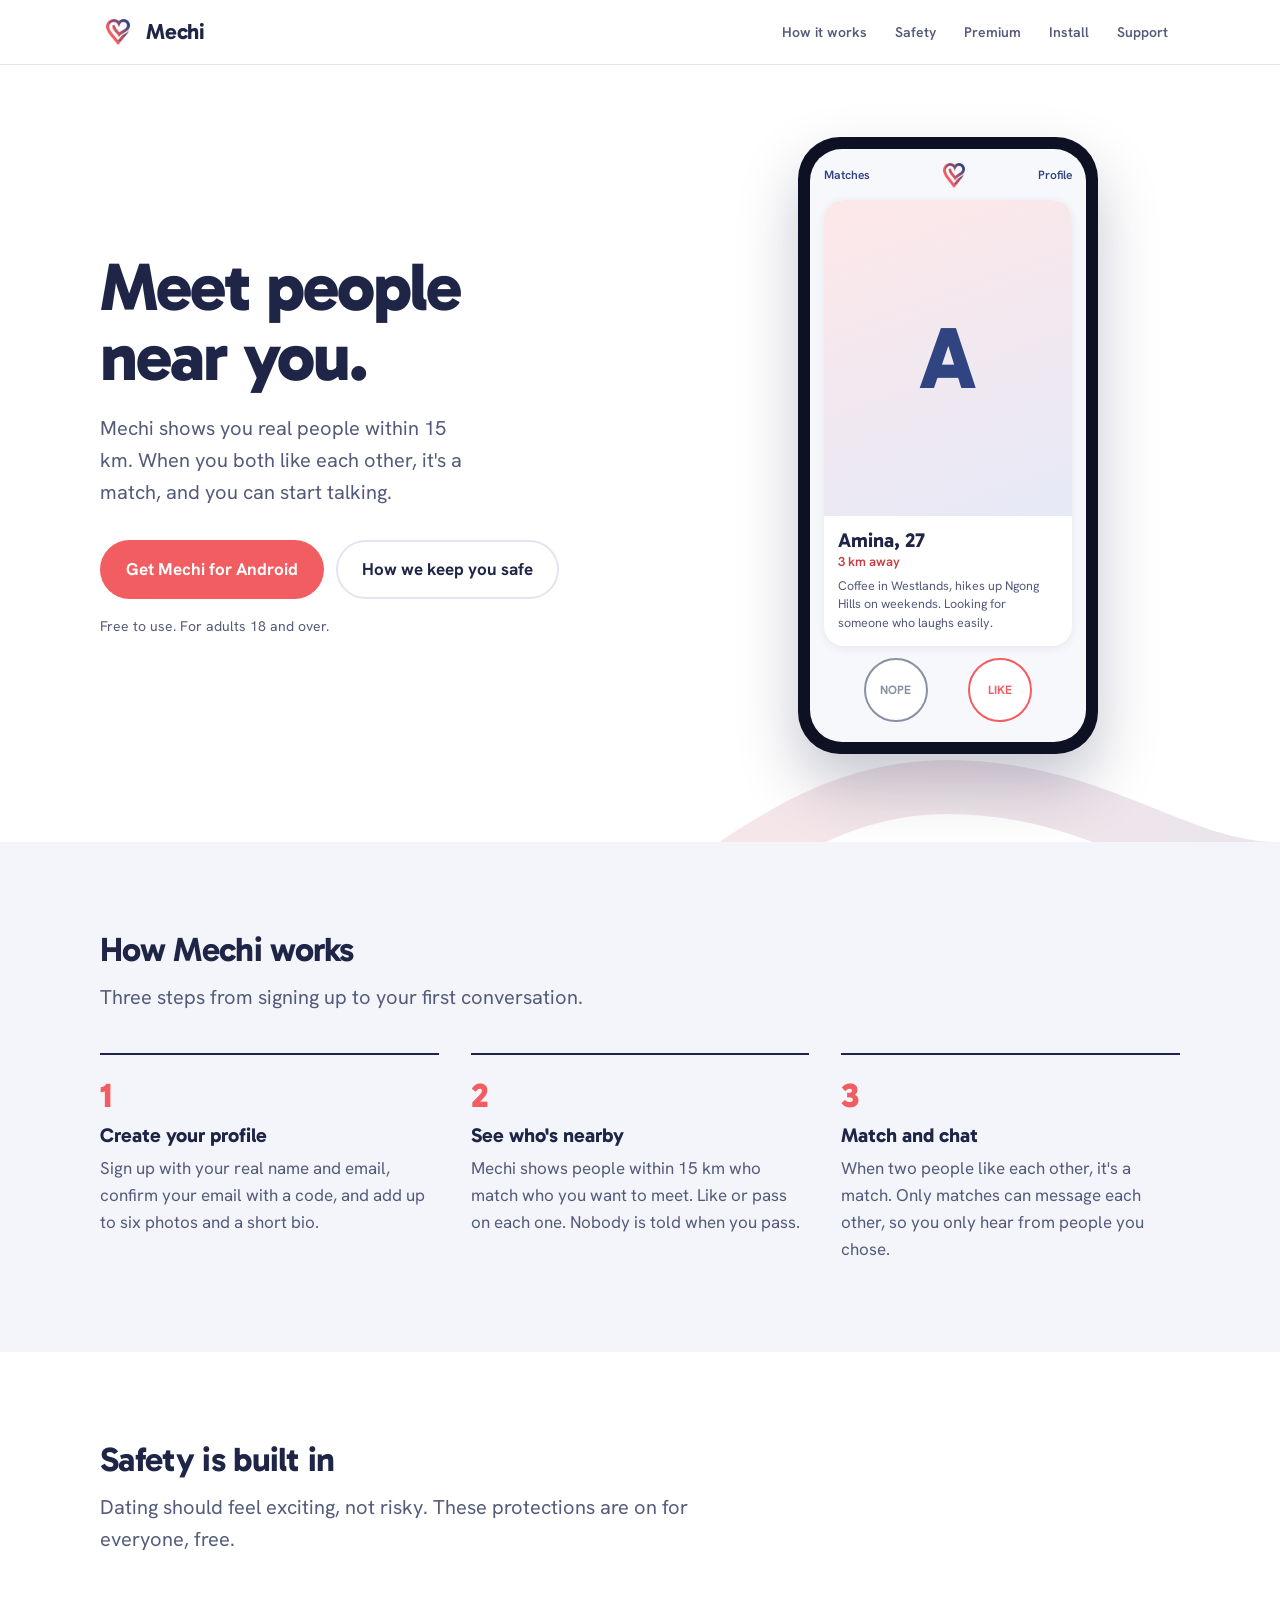
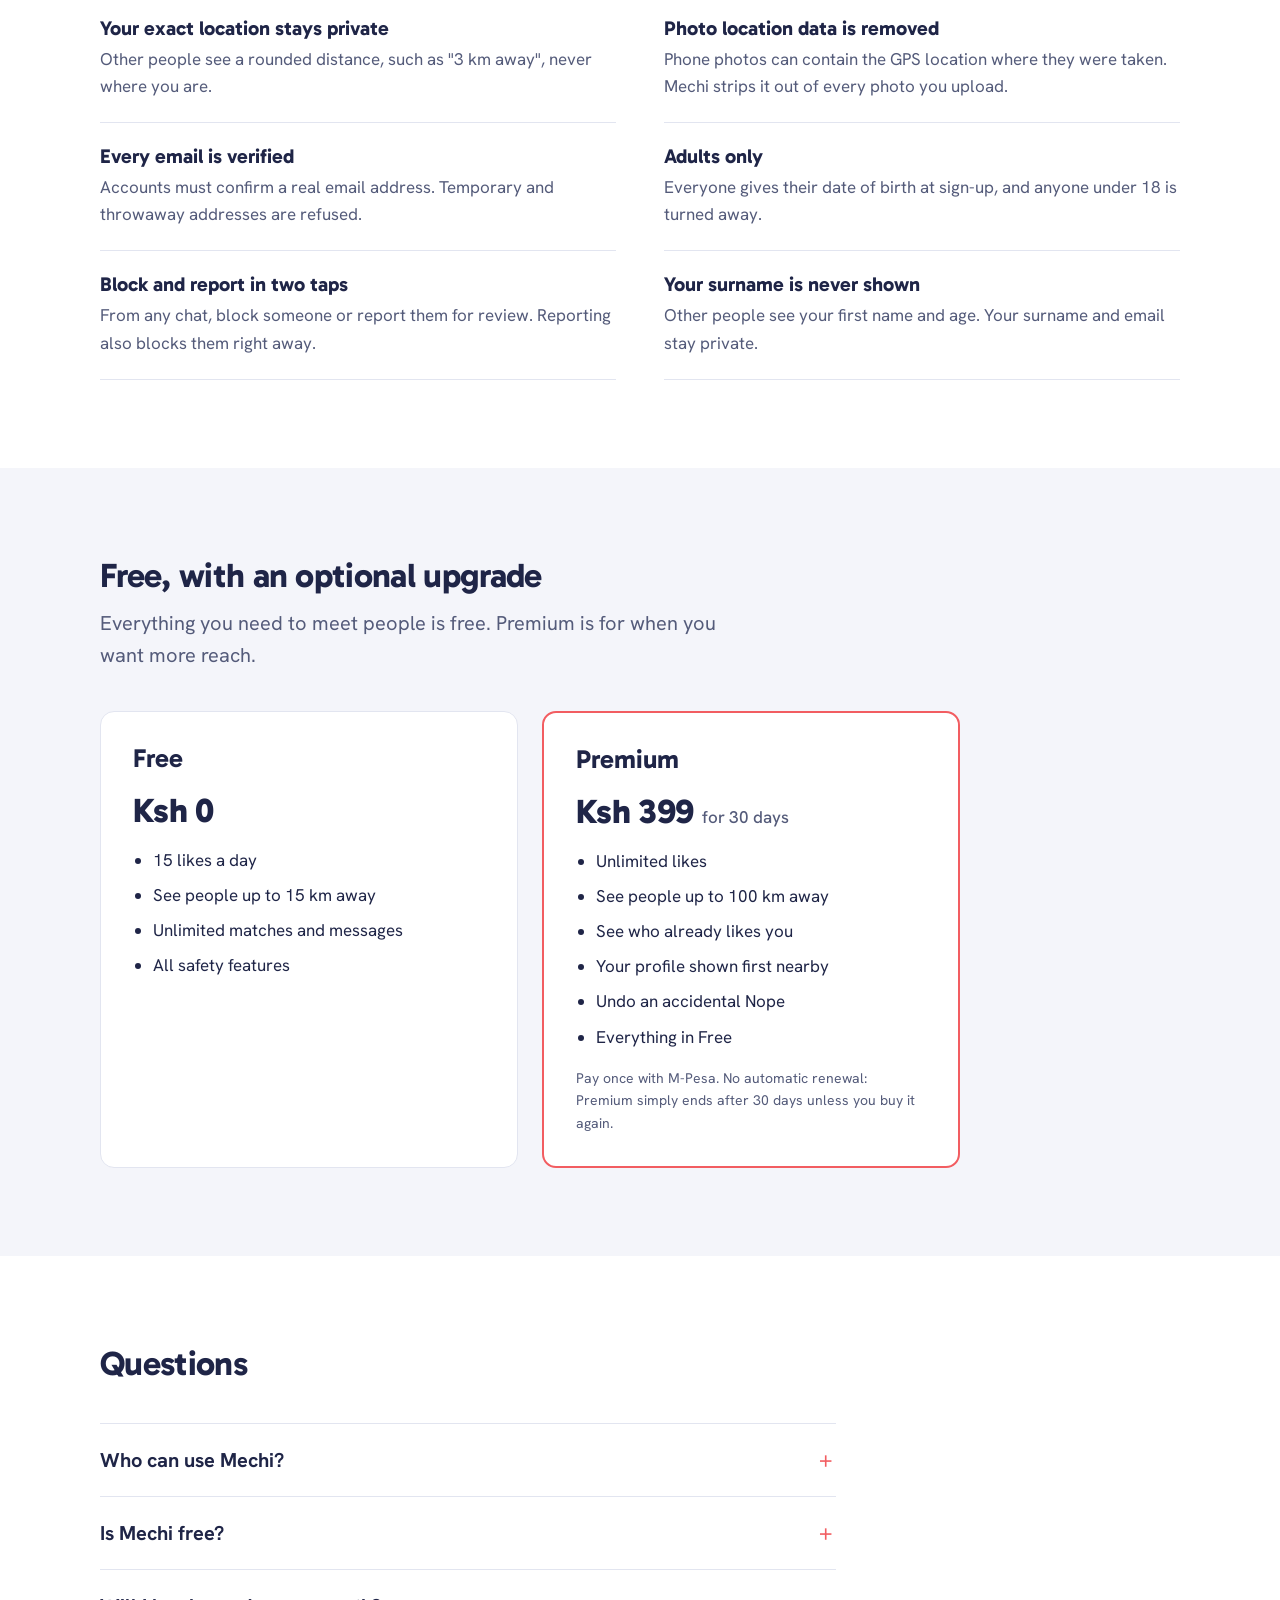
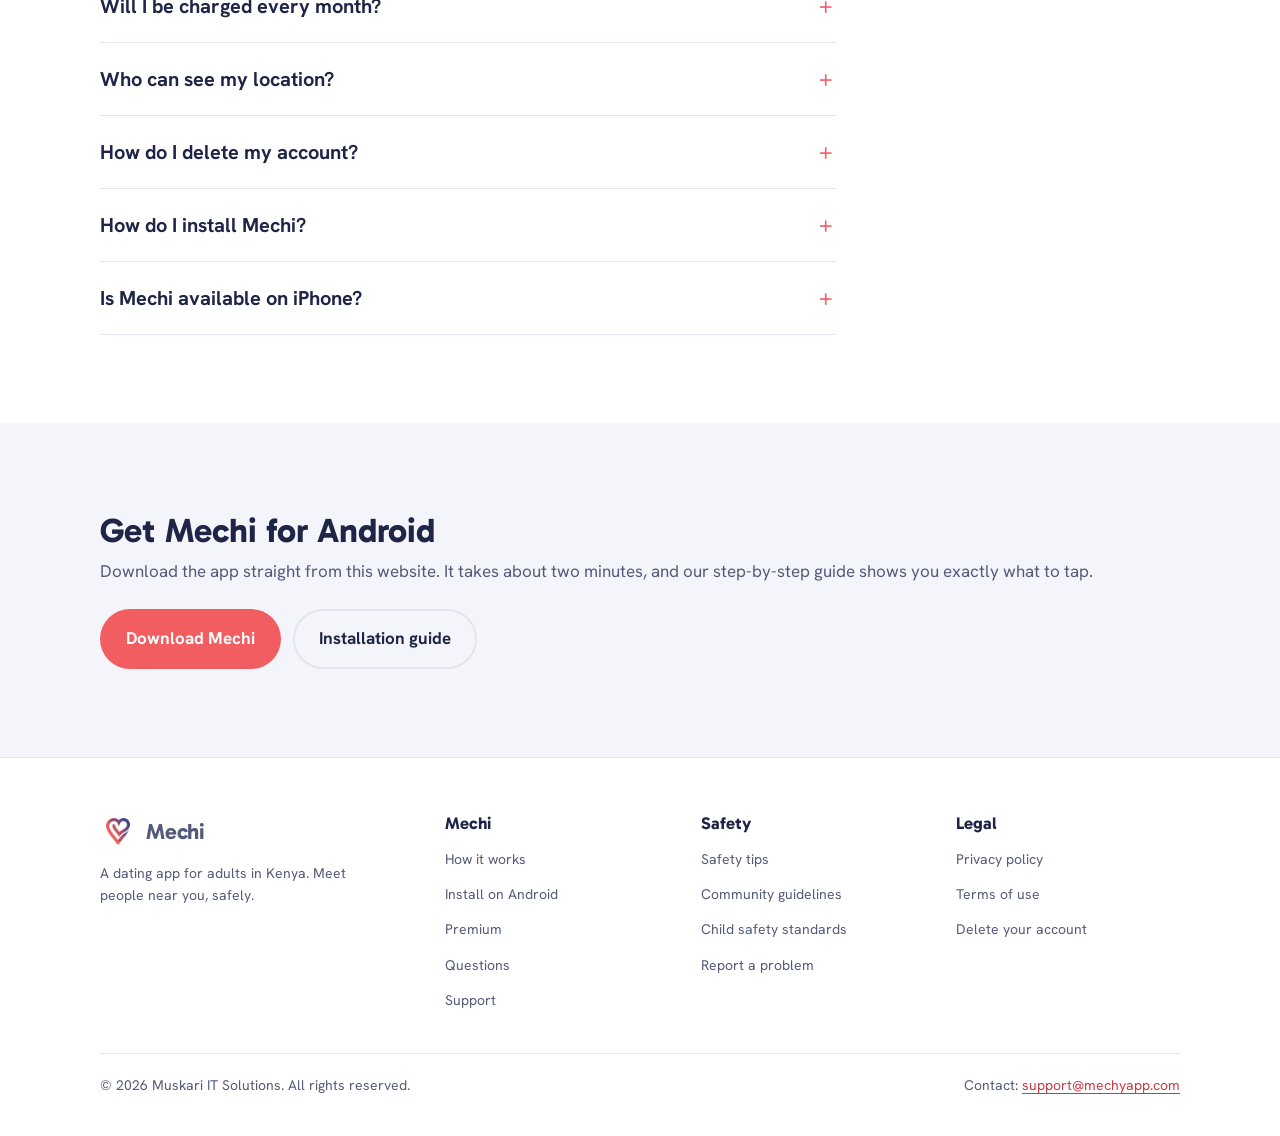
==== commit 4b7207a5: "Describe the new Premium perks on the homepage, in the terms and in the privacy policy Co-Authored-B" ====
--- a/index.html
+++ b/index.html
@@ -122,6 +122,9 @@
         <ul>
           <li>Unlimited likes</li>
           <li>See people up to 100 km away</li>
+          <li>See who already likes you</li>
+          <li>Your profile shown first nearby</li>
+          <li>Undo an accidental Nope</li>
           <li>Everything in Free</li>
         </ul>
         <p class="plan-note">Pay once with M-Pesa. No automatic renewal: Premium simply ends after 30 days unless you buy it again.</p>
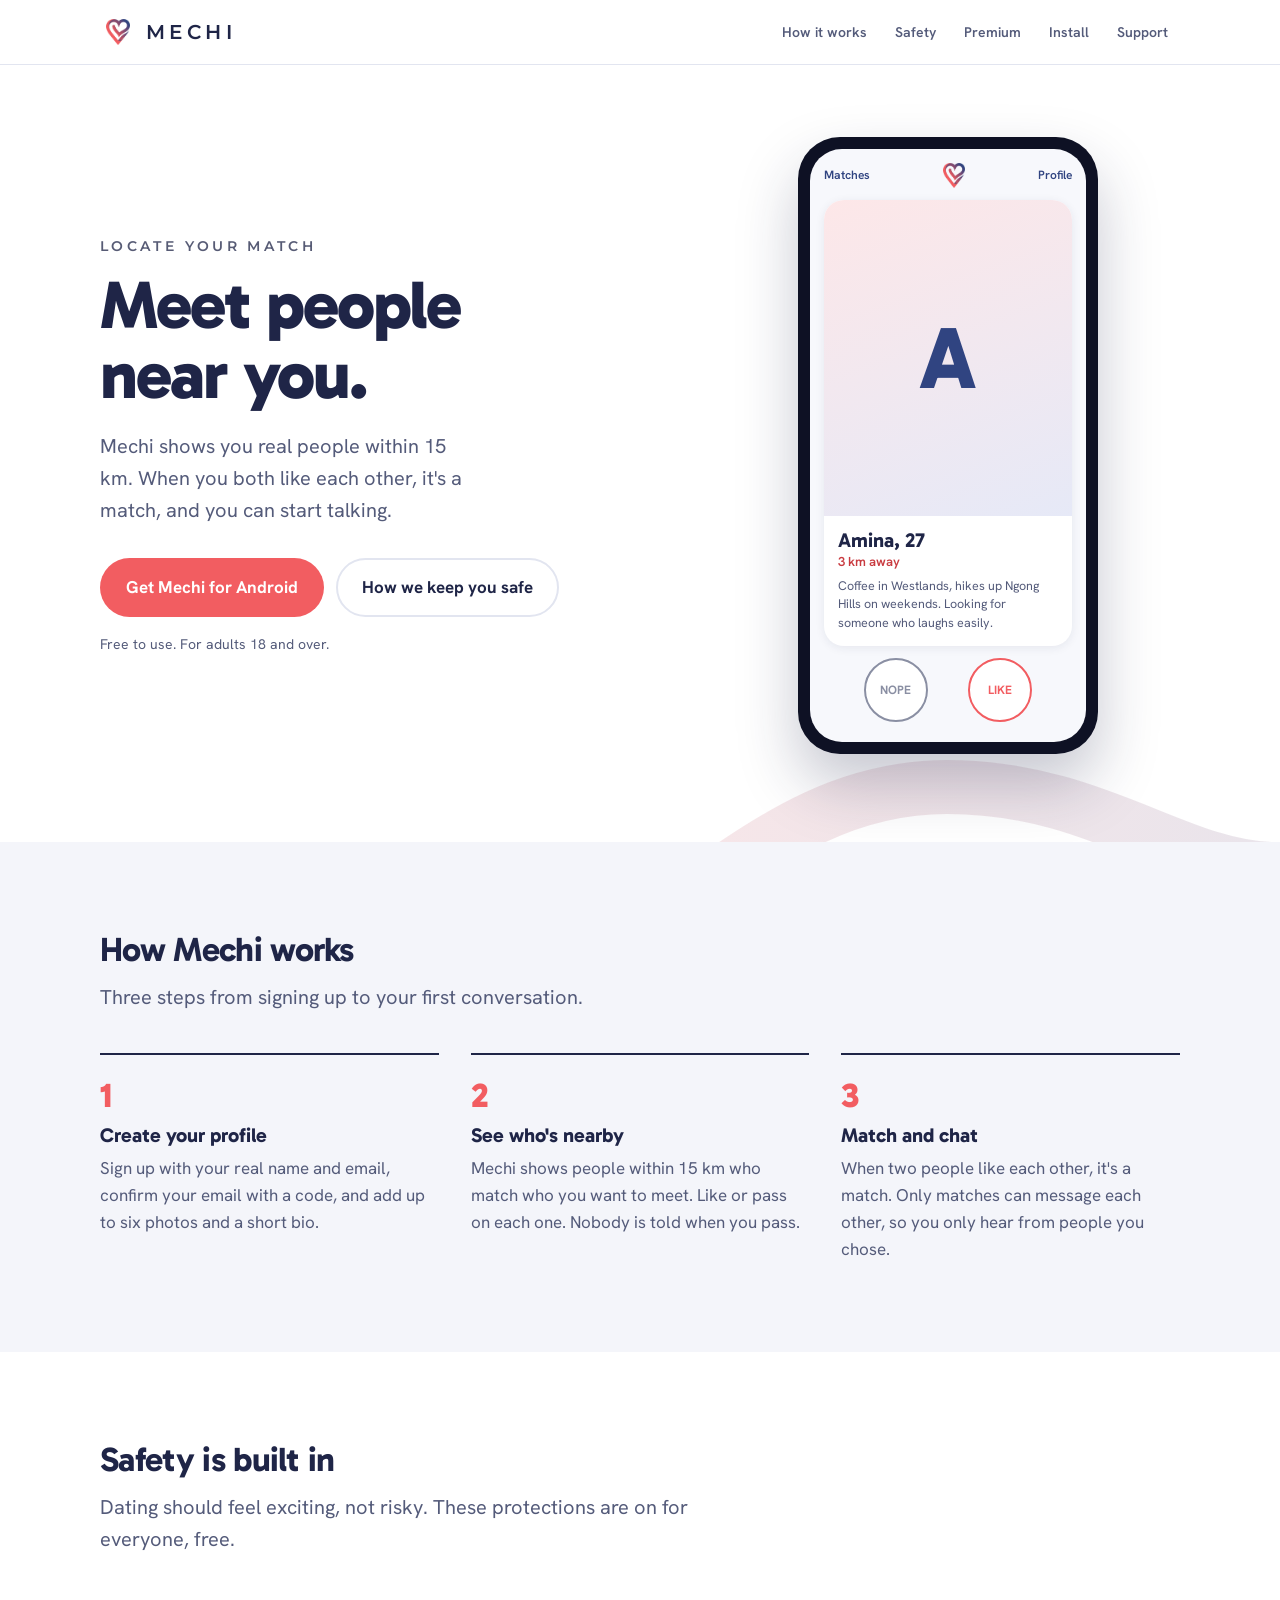
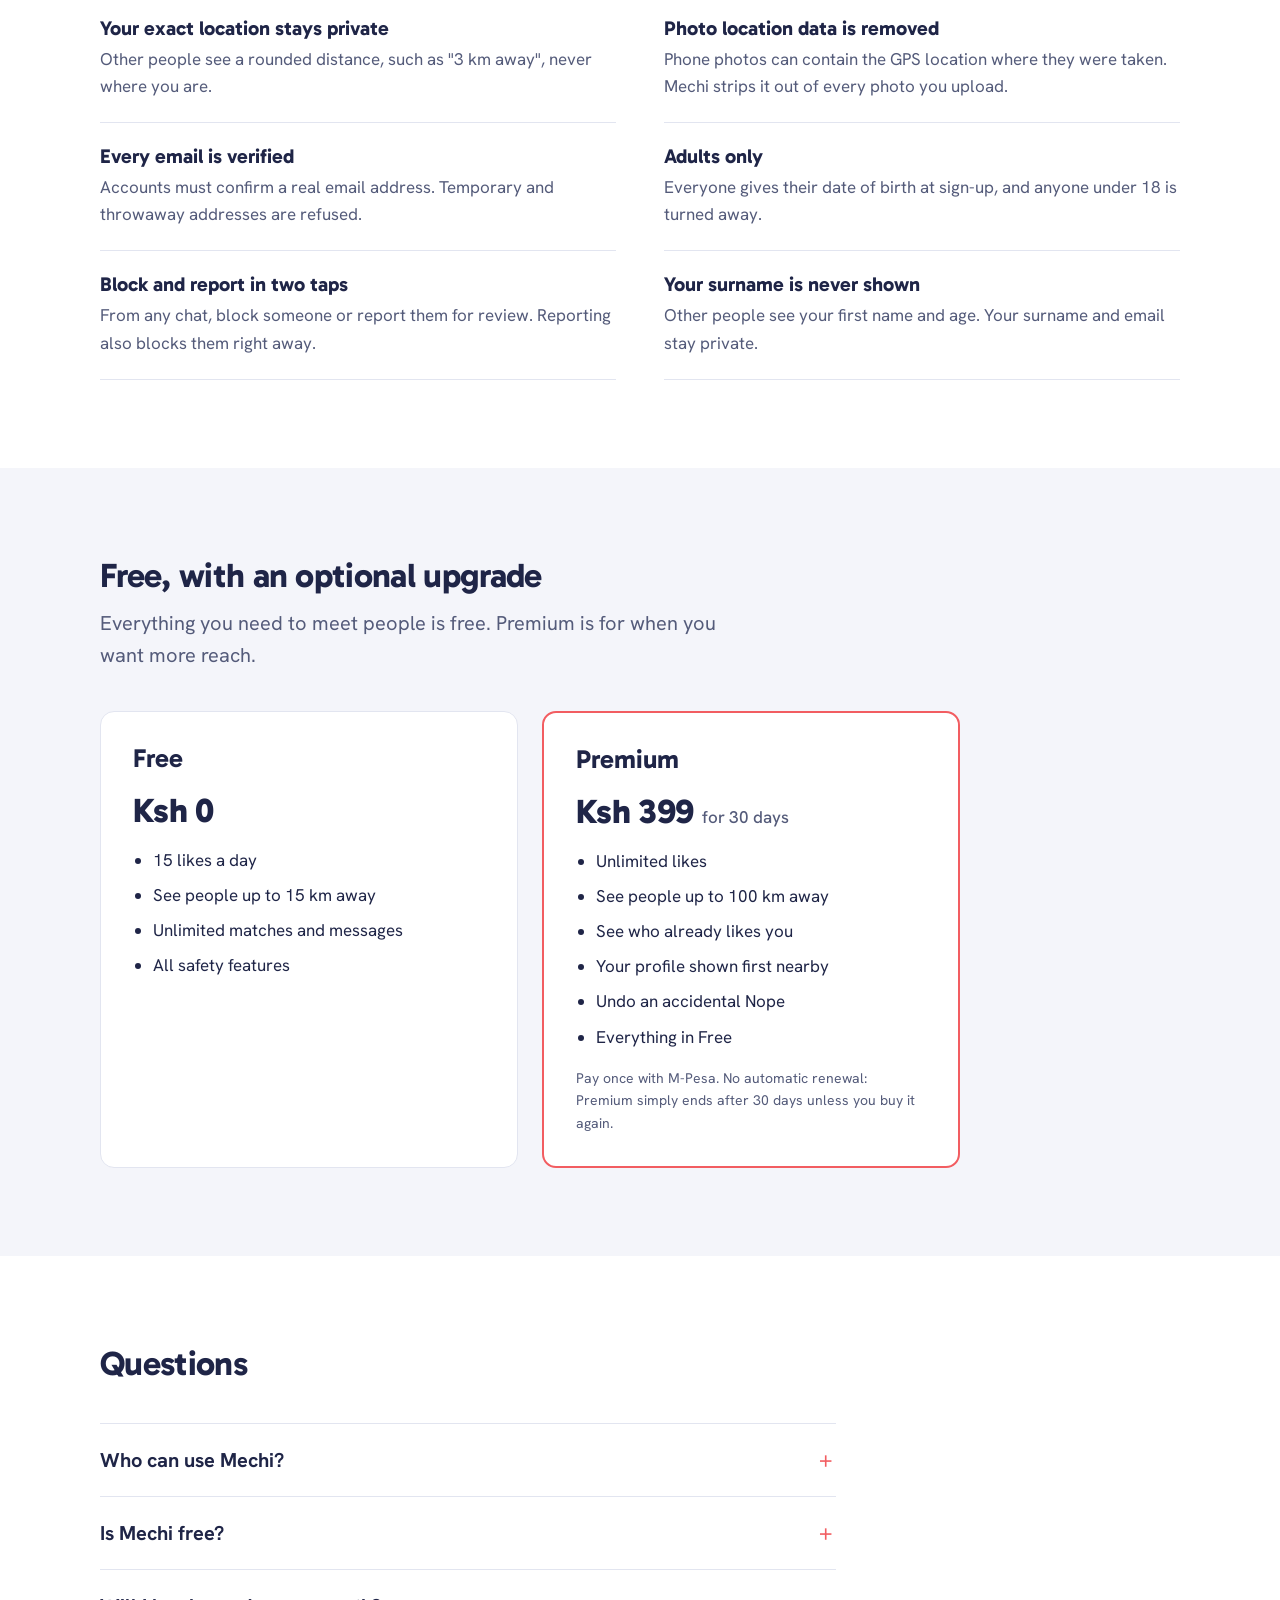
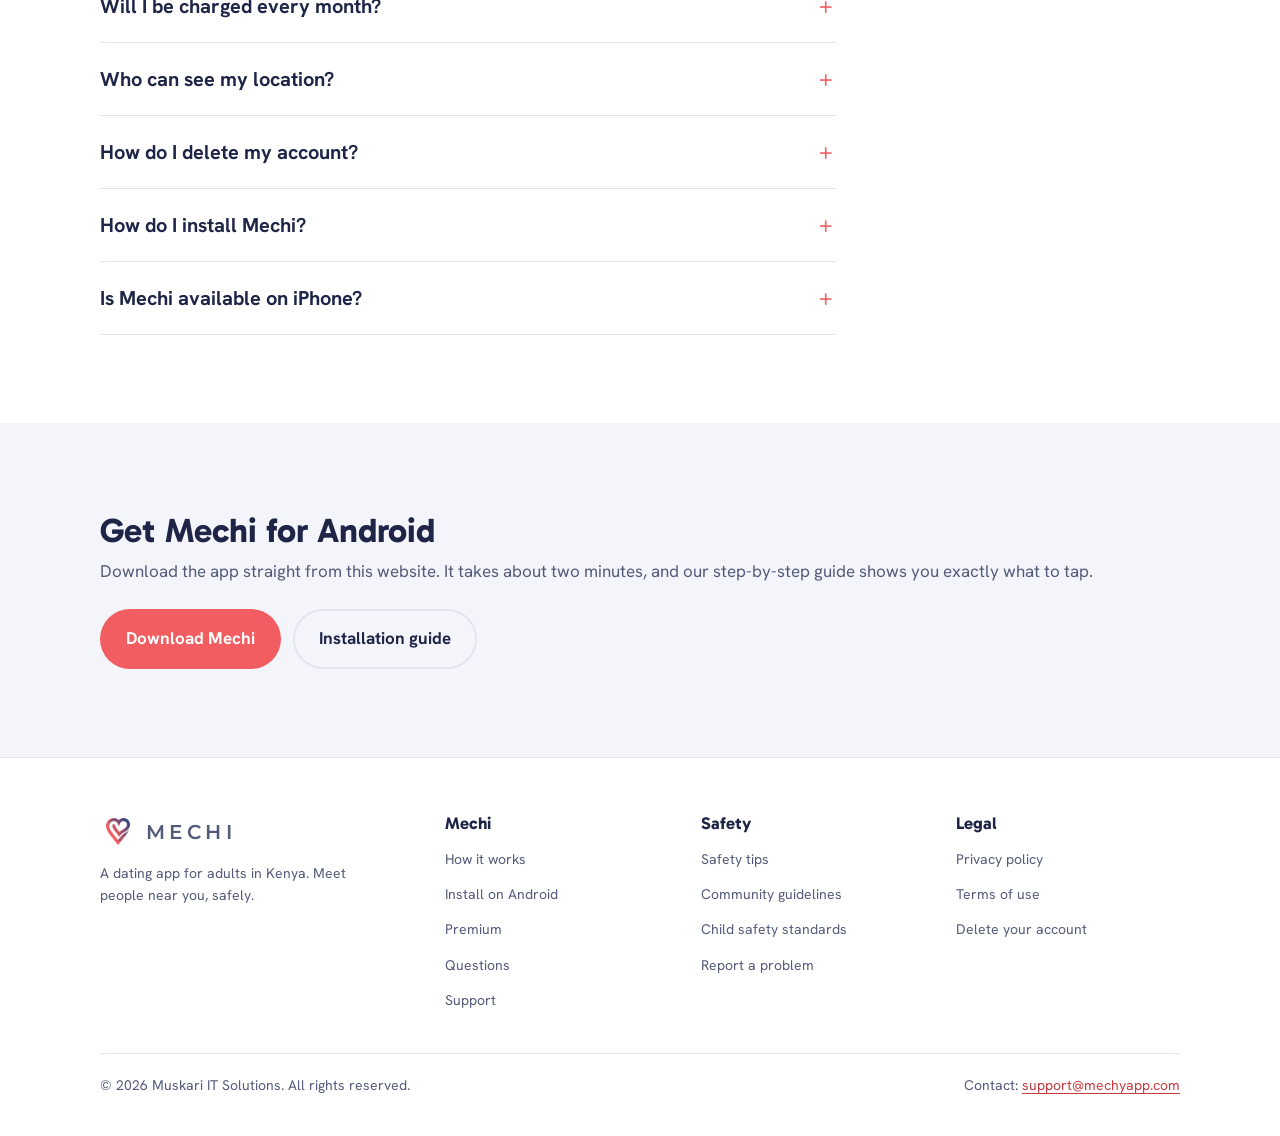
==== commit 5082de05: "Brand wordmark MECHI in Montserrat and "Locate your match" tagline Co-Authored-By: Claude Opus 5.5 <" ====
--- a/index.html
+++ b/index.html
@@ -3,10 +3,10 @@
 <head>
 <meta charset="utf-8">
 <meta name="viewport" content="width=device-width, initial-scale=1, viewport-fit=cover">
-<title>Mechi</title>
+<title>Mechi | Locate your match</title>
 <meta name="description" content="Mechi is a dating app for adults in Kenya. See people near you, match when you both like each other, and chat safely.">
 <link rel="canonical" href="https://mechyapp.com/">
-<meta property="og:title" content="Mechi">
+<meta property="og:title" content="Mechi | Locate your match">
 <meta property="og:description" content="Mechi is a dating app for adults in Kenya. See people near you, match when you both like each other, and chat safely.">
 <meta property="og:type" content="website">
 <meta property="og:url" content="https://mechyapp.com/">
@@ -16,7 +16,7 @@
 <link rel="apple-touch-icon" href="apple-touch-icon.png">
 <link rel="preconnect" href="https://fonts.googleapis.com">
 <link rel="preconnect" href="https://fonts.gstatic.com" crossorigin>
-<link rel="stylesheet" href="https://fonts.googleapis.com/css2?family=Gabarito:wght@600;700;800&family=Hanken+Grotesk:wght@400;500;600;700&display=swap">
+<link rel="stylesheet" href="https://fonts.googleapis.com/css2?family=Gabarito:wght@600;700;800&family=Montserrat:wght@500;600&family=Hanken+Grotesk:wght@400;500;600;700&display=swap">
 <link rel="stylesheet" href="styles.css">
 </head>
 <body>
@@ -43,6 +43,7 @@
   </svg>
   <div class="wrap">
     <div>
+      <p class="hero-tagline">Locate your match</p>
       <h1>Meet people near you.</h1>
       <p class="hero-lead">Mechi shows you real people within 15 km. When you both like each other, it's a match, and you can start talking.</p>
       <div class="hero-actions">
--- a/styles.css
+++ b/styles.css
@@ -95,7 +95,8 @@
 .brand { display: flex; align-items: center; gap: 10px; text-decoration: none; color: var(--ink); }
 .brand-mark { width: 36px; height: 36px; border-radius: 10px; background: var(--logo-tile); display: grid; place-items: center; }
 .brand-mark img { width: 24px; height: auto; }
-.brand-name { font-family: var(--font-display); font-weight: 700; font-size: 1.375rem; letter-spacing: -0.01em; }
+.brand-name { font-family: 'Montserrat', var(--font-display); font-weight: 600; font-size: 1.25rem; letter-spacing: 0.22em; text-transform: uppercase; }
+.hero-tagline { font-family: 'Montserrat', var(--font-display); font-weight: 600; font-size: 0.875rem; letter-spacing: 0.24em; text-transform: uppercase; color: var(--ink); opacity: 0.75; margin: 0 0 14px; }
 .nav { display: flex; align-items: center; gap: 4px; }
 .nav a { color: var(--ink-soft); text-decoration: none; padding: 8px 12px; border-radius: 8px; font-size: var(--step--1); font-weight: 600; }
 .nav a:hover, .nav a[aria-current="page"] { color: var(--ink); background: var(--mist); }
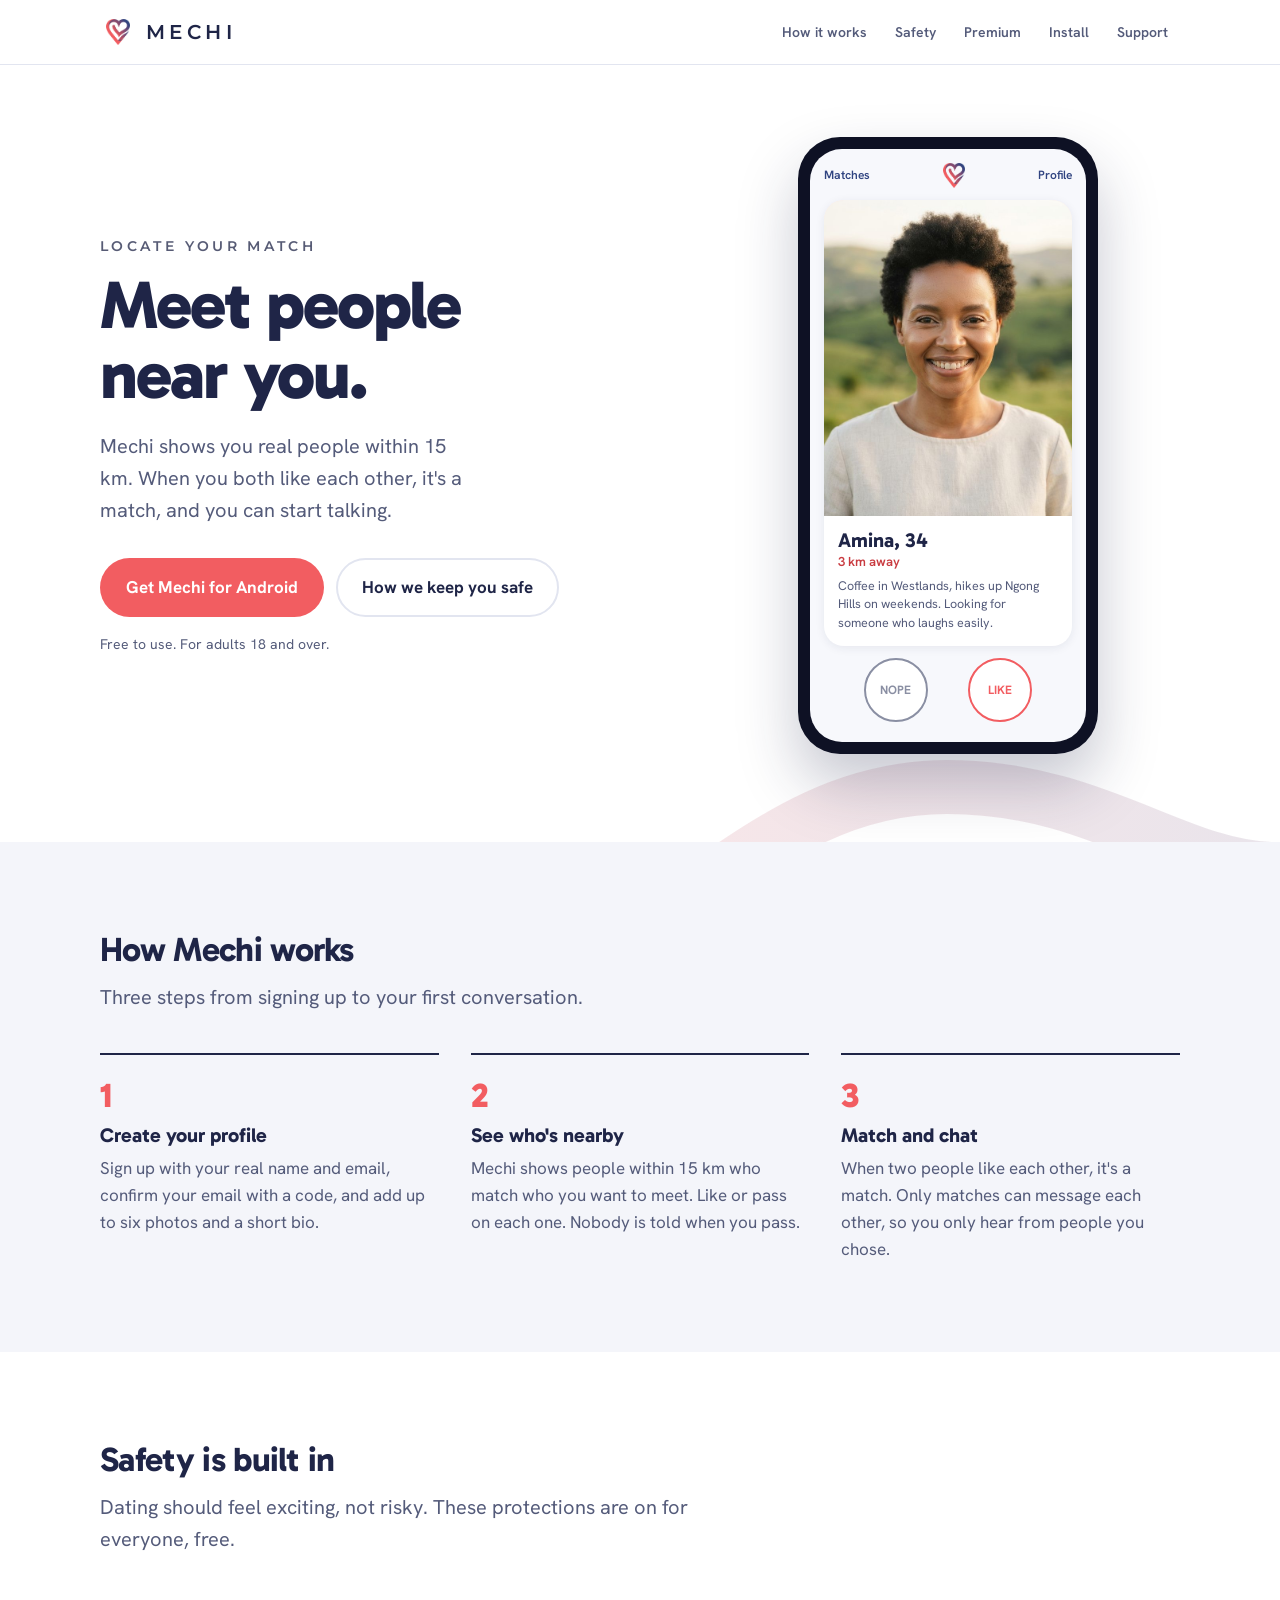
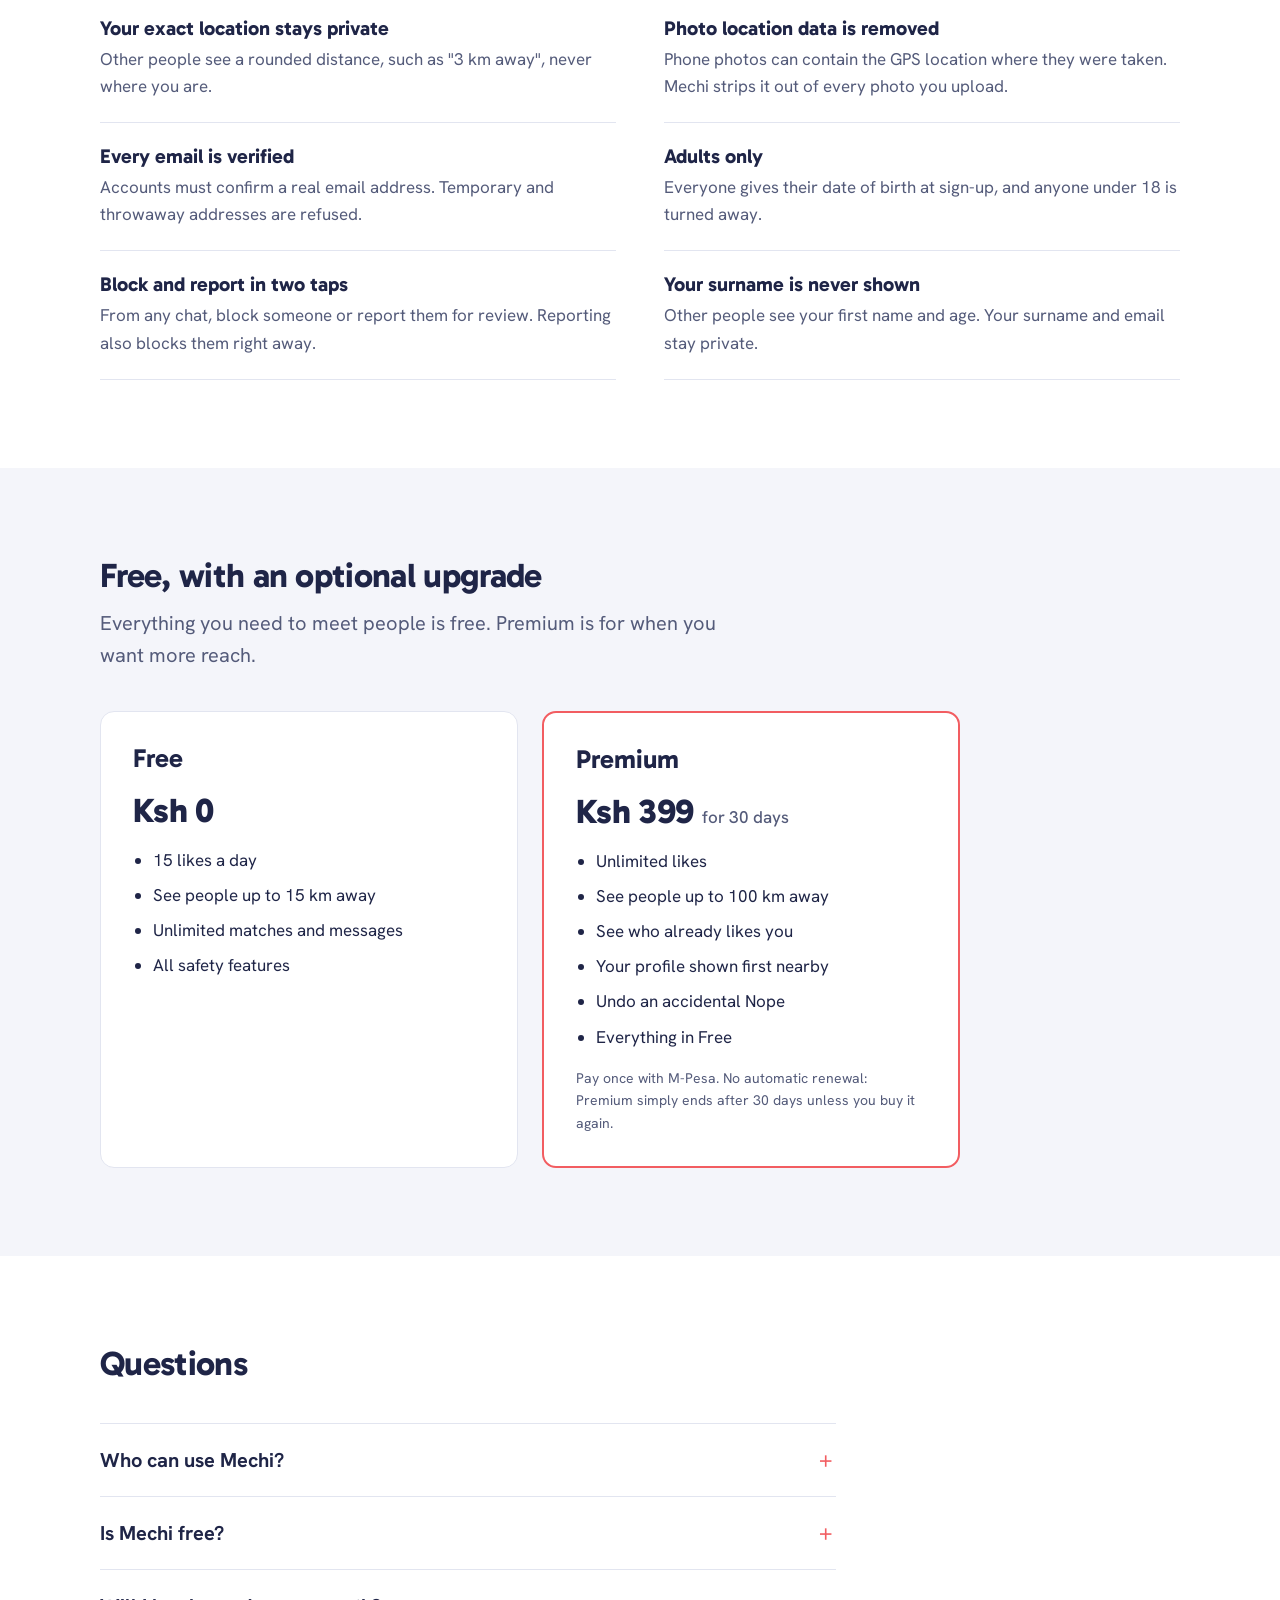
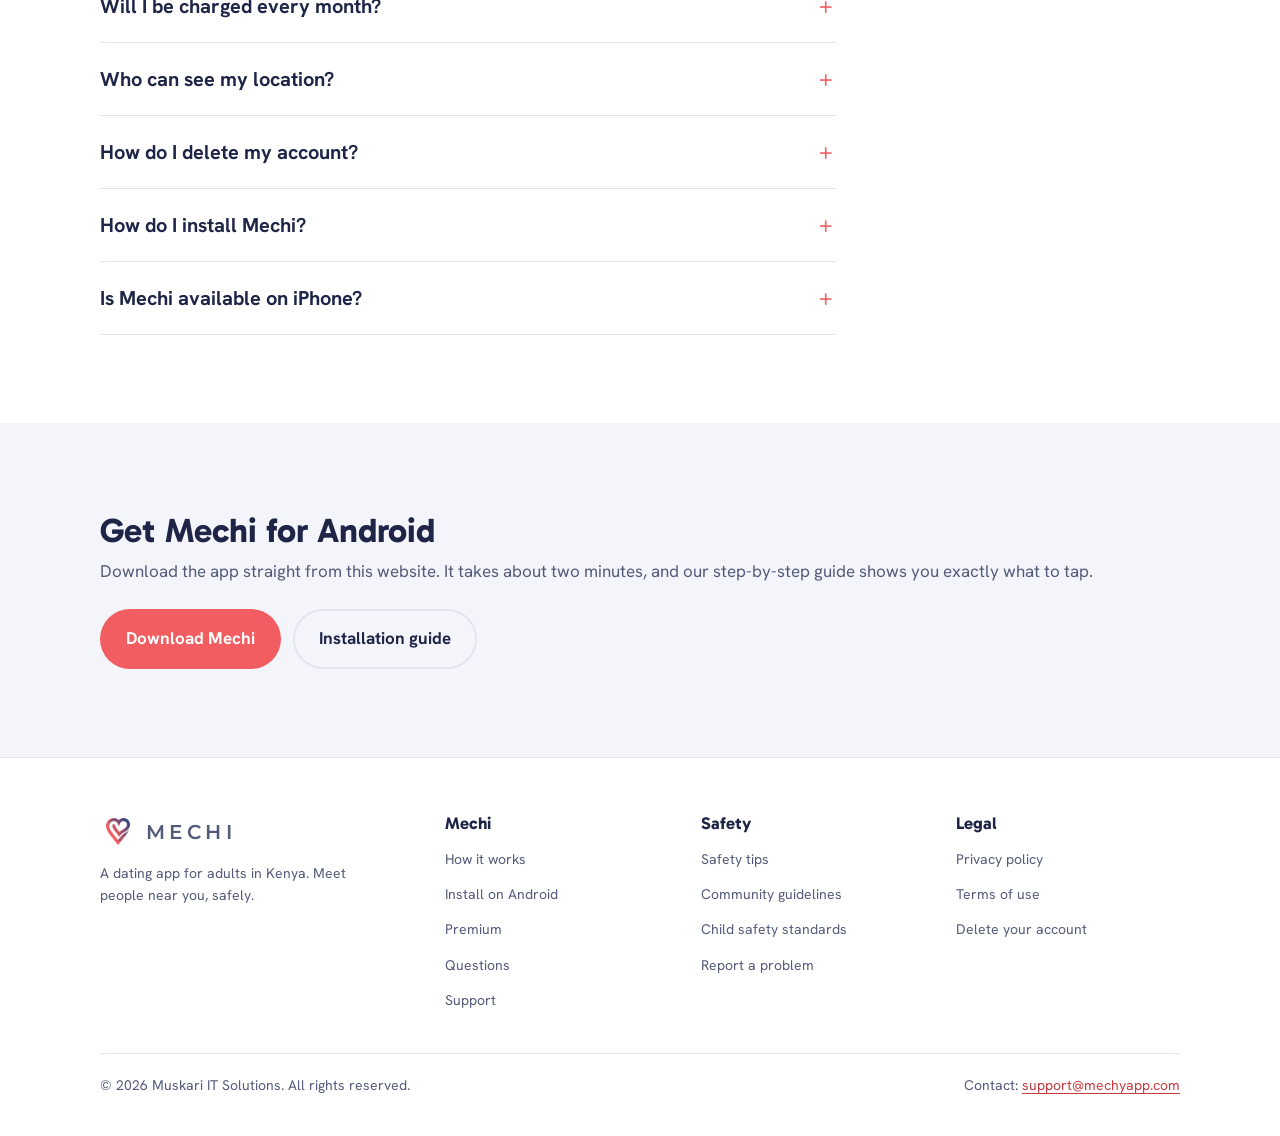
==== commit cc67c3ca: "Home page mockup: AI-generated example photo for Amina Replaces the letter A with an AI-generated po" ====
--- a/index.html
+++ b/index.html
@@ -52,13 +52,13 @@
       </div>
       <p class="hero-note">Free to use. For adults 18 and over.</p>
     </div>
-    <div class="phone" role="img" aria-label="The Mechi app showing Amina, 27, 3 km away, with Nope and Like buttons">
+    <div class="phone" role="img" aria-label="The Mechi app showing an example profile: Amina, 34, 3 km away, with Nope and Like buttons">
       <div class="screen" aria-hidden="true">
         <div class="screen-bar"><span>Matches</span><img src="logo.png" alt=""><span>Profile</span></div>
         <div class="card">
-          <div class="card-photo">A</div>
+          <div class="card-photo"><img src="amina.jpg" alt="" width="640" height="794" loading="eager" decoding="async"></div>
           <div class="card-info">
-            <div class="card-name">Amina, 27</div>
+            <div class="card-name">Amina, 34</div>
             <div class="card-km">3 km away</div>
             <div class="card-bio">Coffee in Westlands, hikes up Ngong Hills on weekends. Looking for someone who laughs easily.</div>
           </div>
--- a/styles.css
+++ b/styles.css
@@ -152,6 +152,8 @@
 .screen-bar img { width: 22px; }
 .card { flex: 1; border-radius: 20px; background: #fff; overflow: hidden; display: flex; flex-direction: column; box-shadow: 0 2px 10px rgba(31, 37, 71, 0.08); }
 .card-photo { flex: 1; background: linear-gradient(160deg, #FDE7E8, #E6E9F7); display: grid; place-items: center; font: 800 88px var(--font-display); color: #304481; }
+.card-photo { position: relative; overflow: hidden; }
+.card-photo img { position: absolute; inset: 0; width: 100%; height: 100%; object-fit: cover; object-position: 50% 25%; display: block; }
 .card-info { padding: 12px 14px 14px; color: #1F2547; }
 .card-name { font: 700 20px var(--font-display); }
 .card-km { color: #C93B40; font-weight: 600; font-size: 13px; }
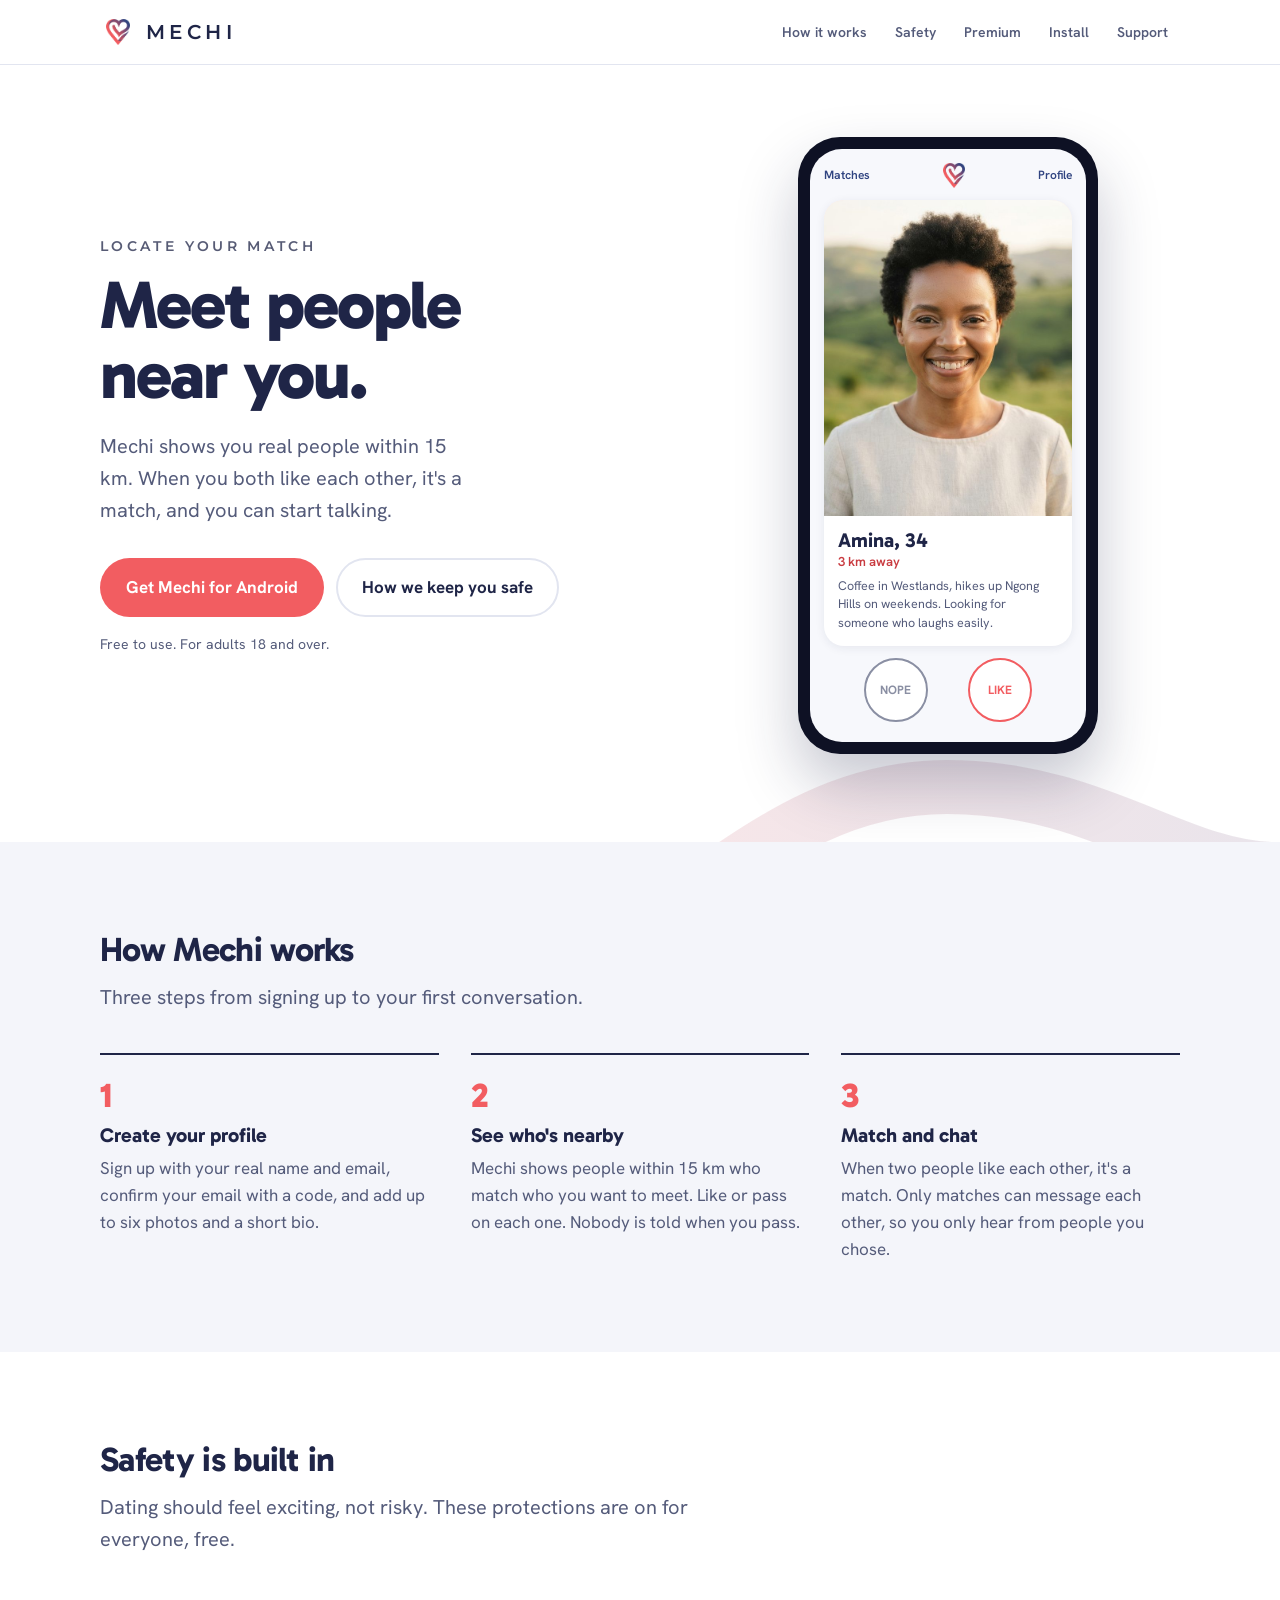
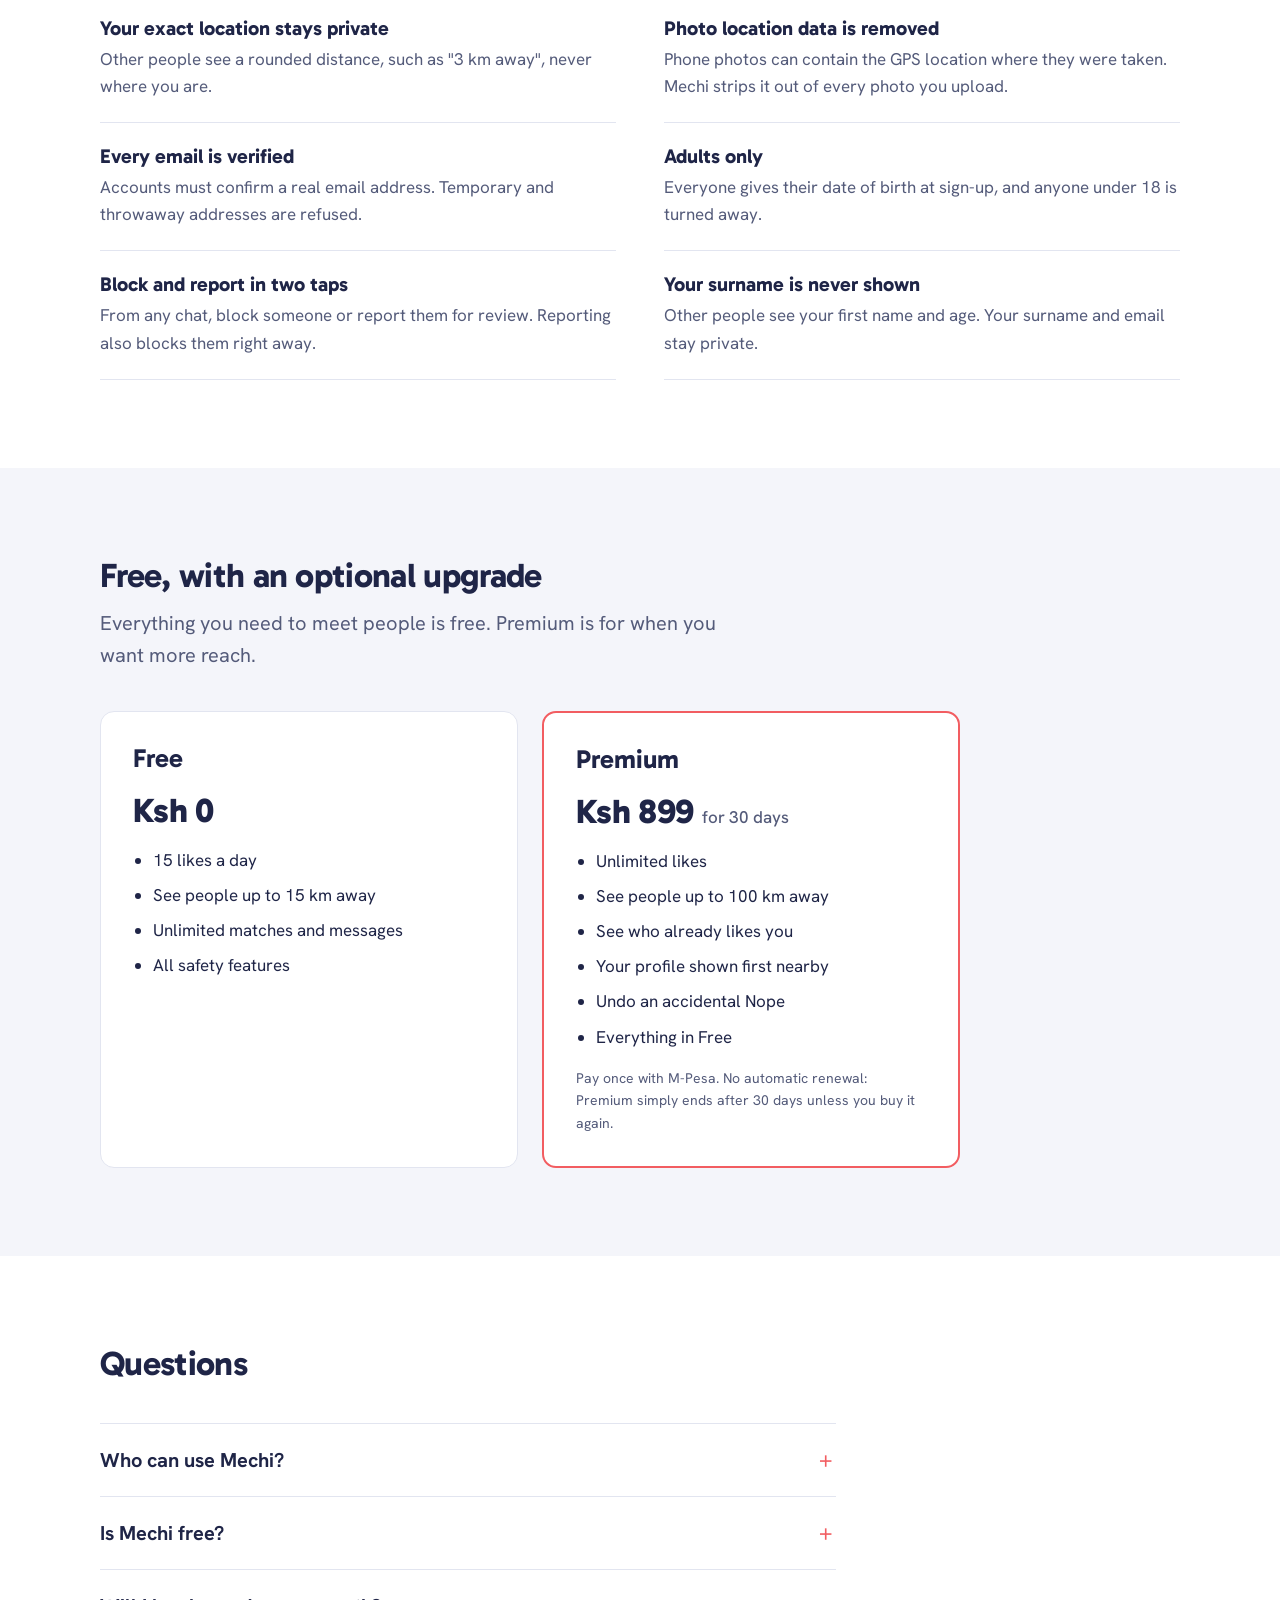
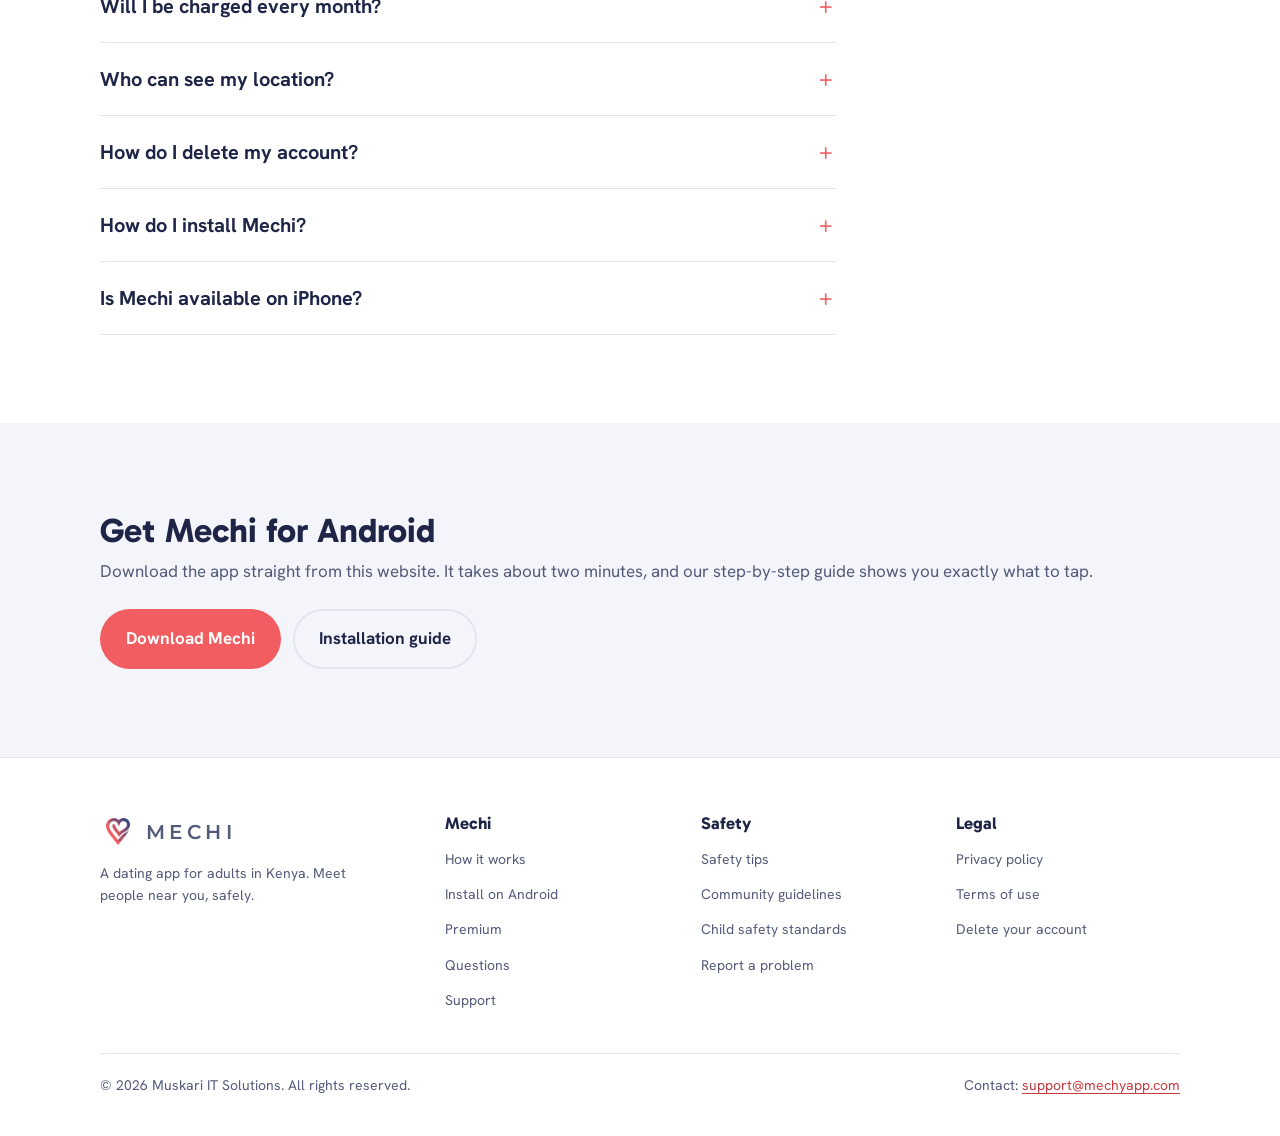
==== commit 0cedd74a: "Premium price: Ksh 899 for 30 days Home page price card and FAQ, and the Terms of use table (effecti" ====
--- a/index.html
+++ b/index.html
@@ -119,7 +119,7 @@
       </div>
       <div class="plan plan-premium">
         <h3>Premium</h3>
-        <div class="price">Ksh 399 <small>for 30 days</small></div>
+        <div class="price">Ksh 899 <small>for 30 days</small></div>
         <ul>
           <li>Unlimited likes</li>
           <li>See people up to 100 km away</li>
@@ -139,7 +139,7 @@
     <div class="section-head"><h2>Questions</h2></div>
     <div class="faq">
       <details><summary>Who can use Mechi?</summary><p>Adults aged 18 and over. You need a real email address and your real first name and surname. Only your first name is shown to others.</p></details>
-      <details><summary>Is Mechi free?</summary><p>Yes. Signing up, matching and chatting are free. Premium is an optional Ksh 399 upgrade for 30 days that gives unlimited likes and a wider search distance.</p></details>
+      <details><summary>Is Mechi free?</summary><p>Yes. Signing up, matching and chatting are free. Premium is an optional Ksh 899 upgrade for 30 days that gives unlimited likes and a wider search distance.</p></details>
       <details><summary>Will I be charged every month?</summary><p>No. Premium is a one-time M-Pesa payment that lasts 30 days. Nothing renews automatically.</p></details>
       <details><summary>Who can see my location?</summary><p>Nobody sees your exact location. Other people only see how far away you are, rounded to the nearest kilometre.</p></details>
       <details><summary>How do I delete my account?</summary><p>In the app, go to Profile, then Settings, then Delete my account. You can also <a href="delete-account.html">request deletion by email</a>.</p></details>
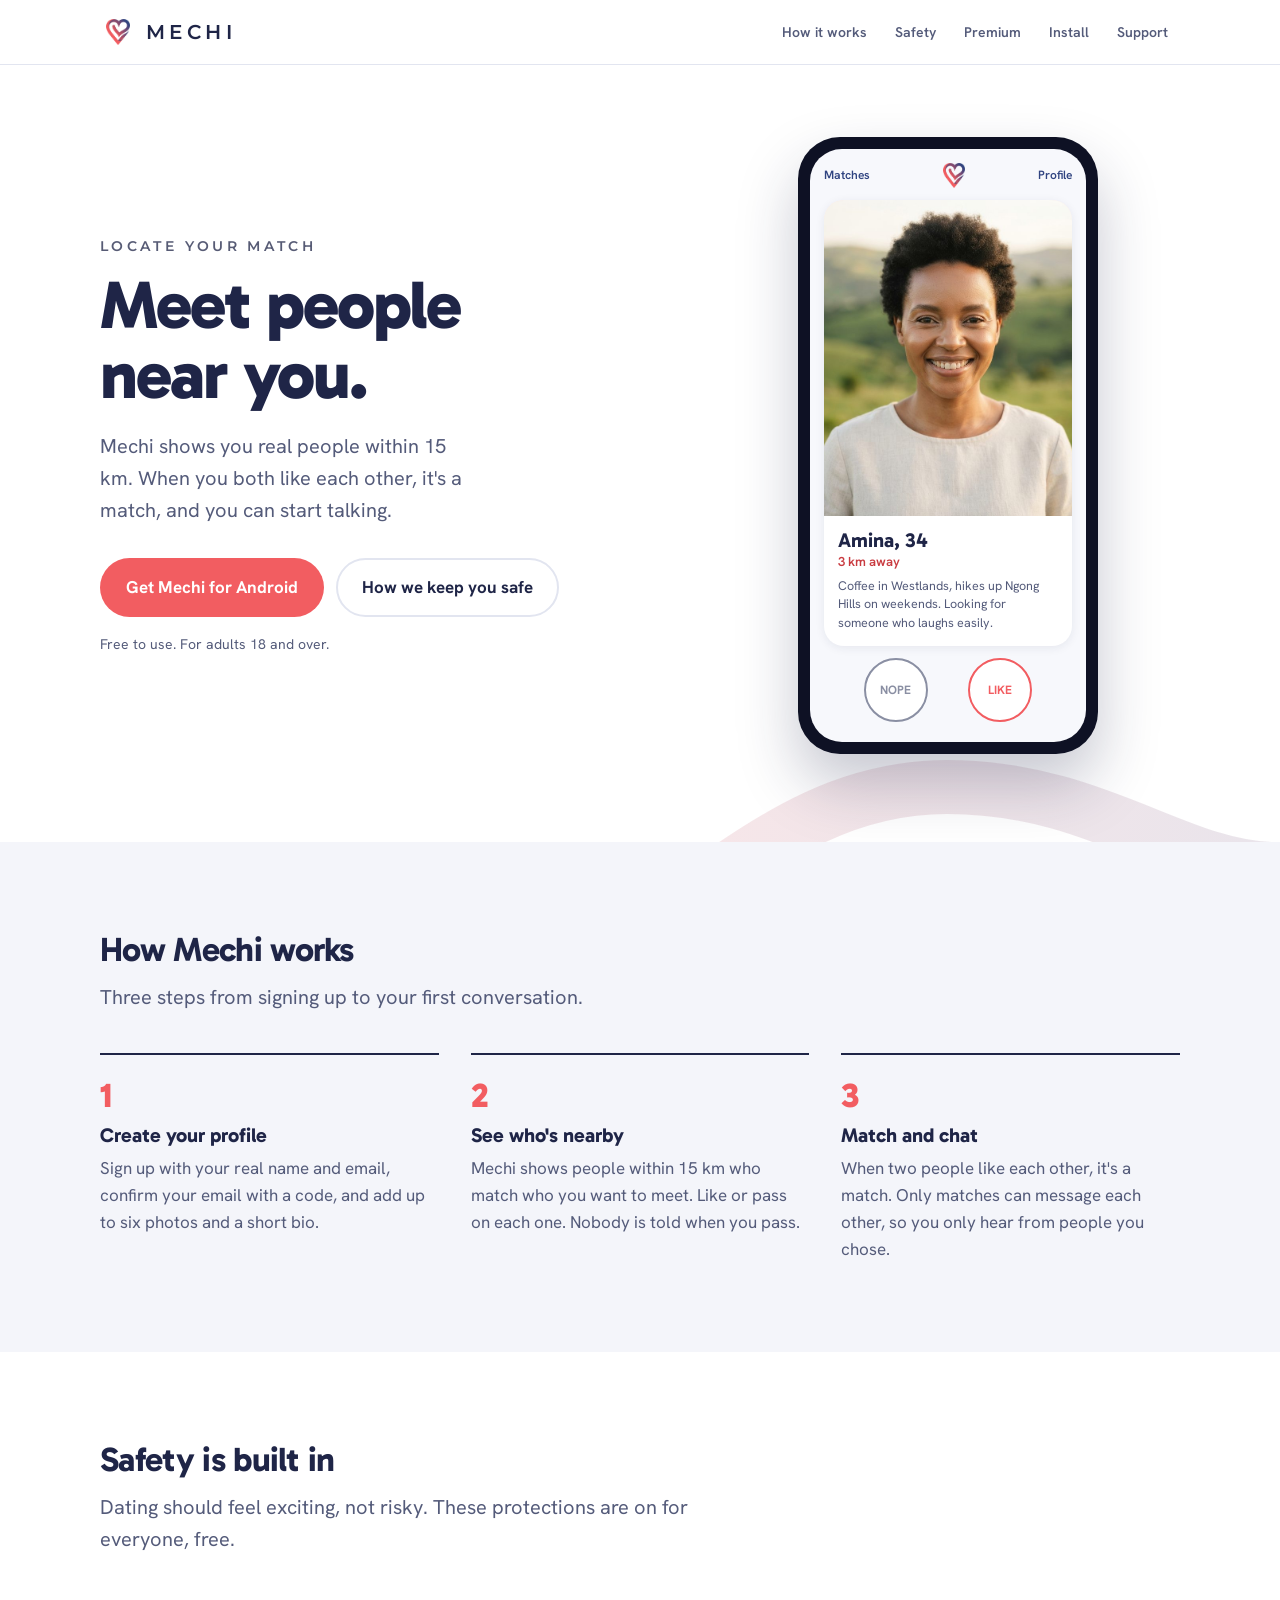
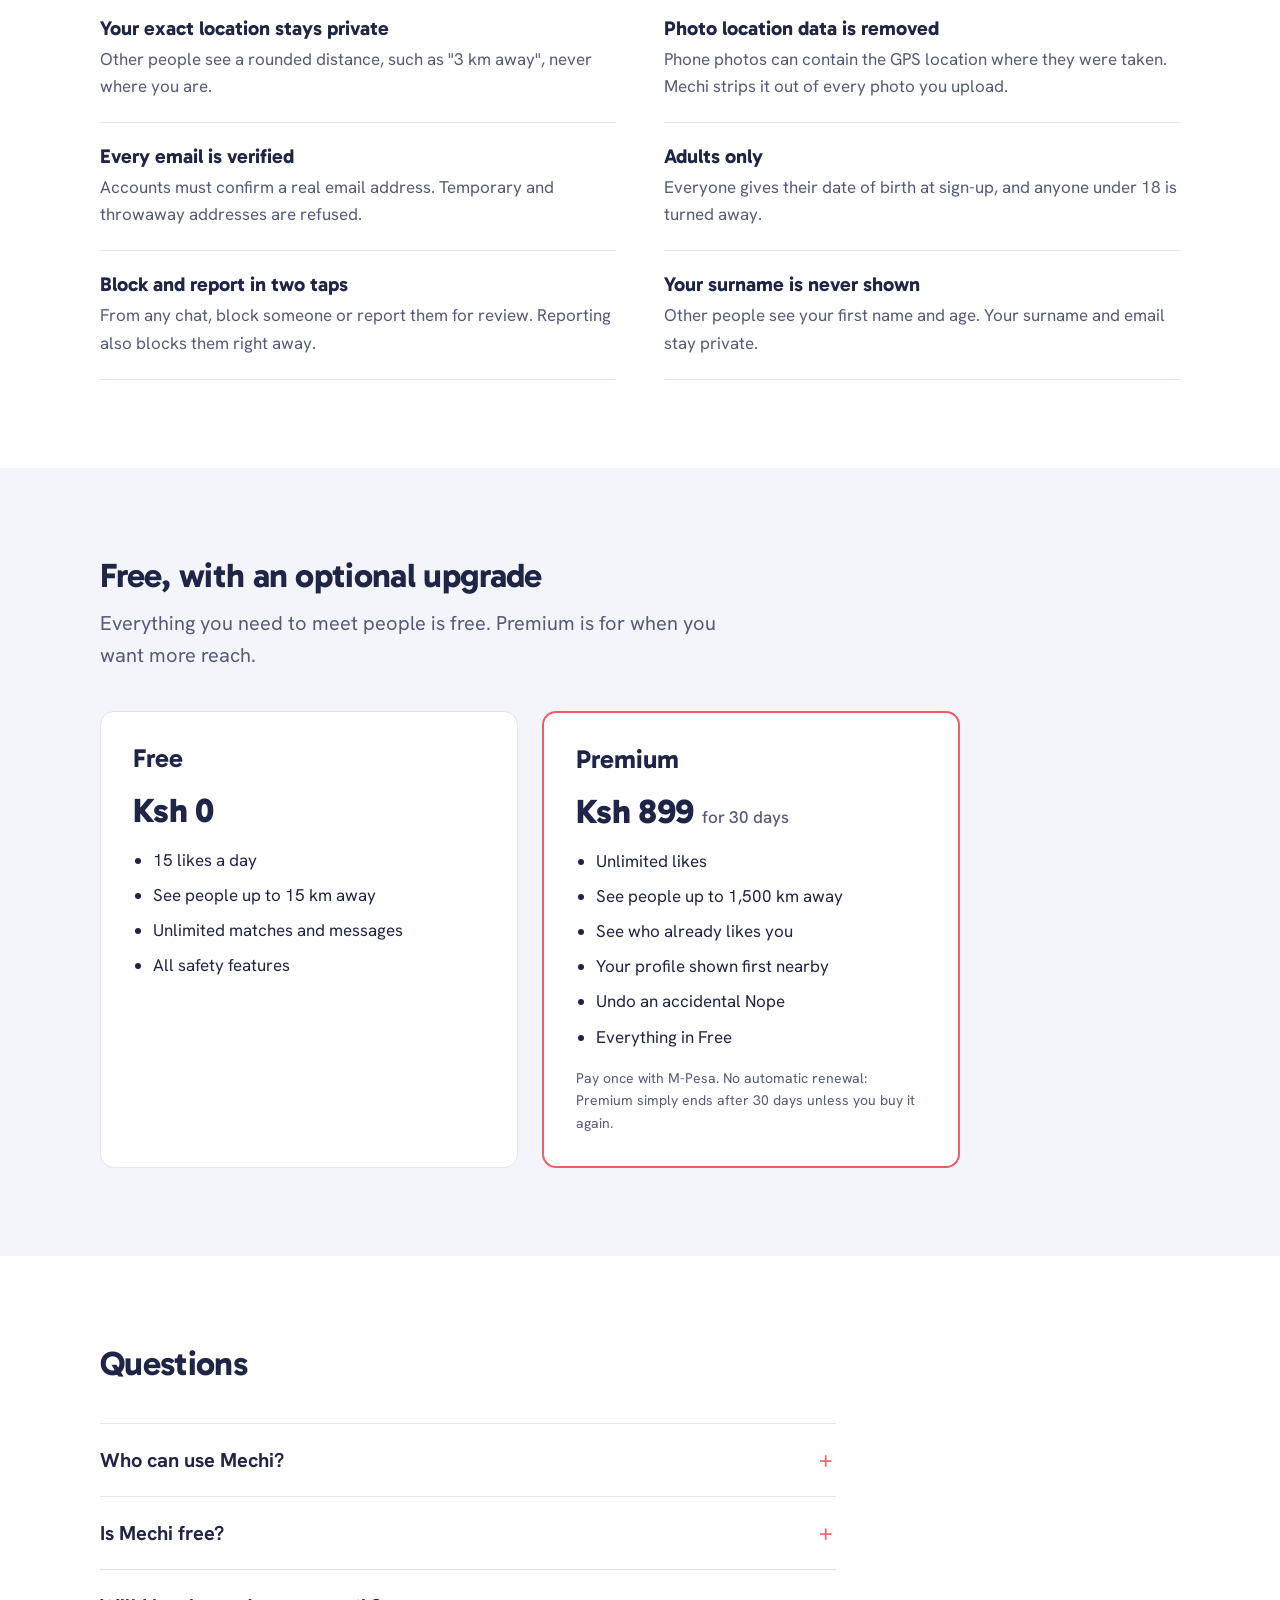
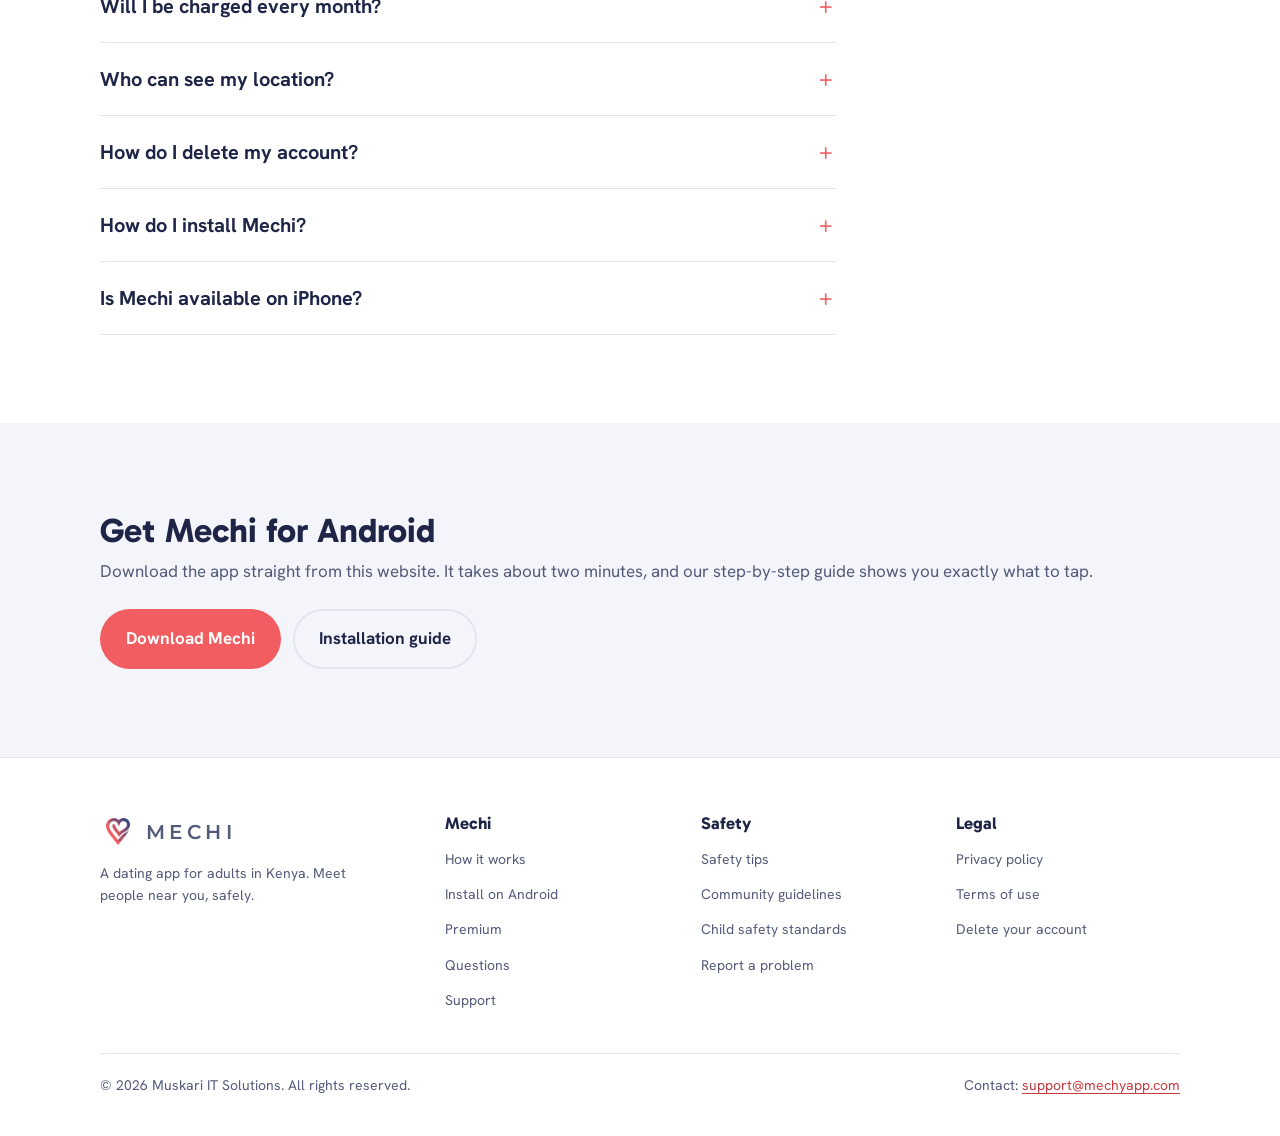
==== commit dd39d58d: "Premium search distance: 1,500 km (was 100 km) Co-Authored-By: Claude Opus 5.5 <noreply@anthropic.co" ====
--- a/index.html
+++ b/index.html
@@ -122,7 +122,7 @@
         <div class="price">Ksh 899 <small>for 30 days</small></div>
         <ul>
           <li>Unlimited likes</li>
-          <li>See people up to 100 km away</li>
+          <li>See people up to 1,500 km away</li>
           <li>See who already likes you</li>
           <li>Your profile shown first nearby</li>
           <li>Undo an accidental Nope</li>
